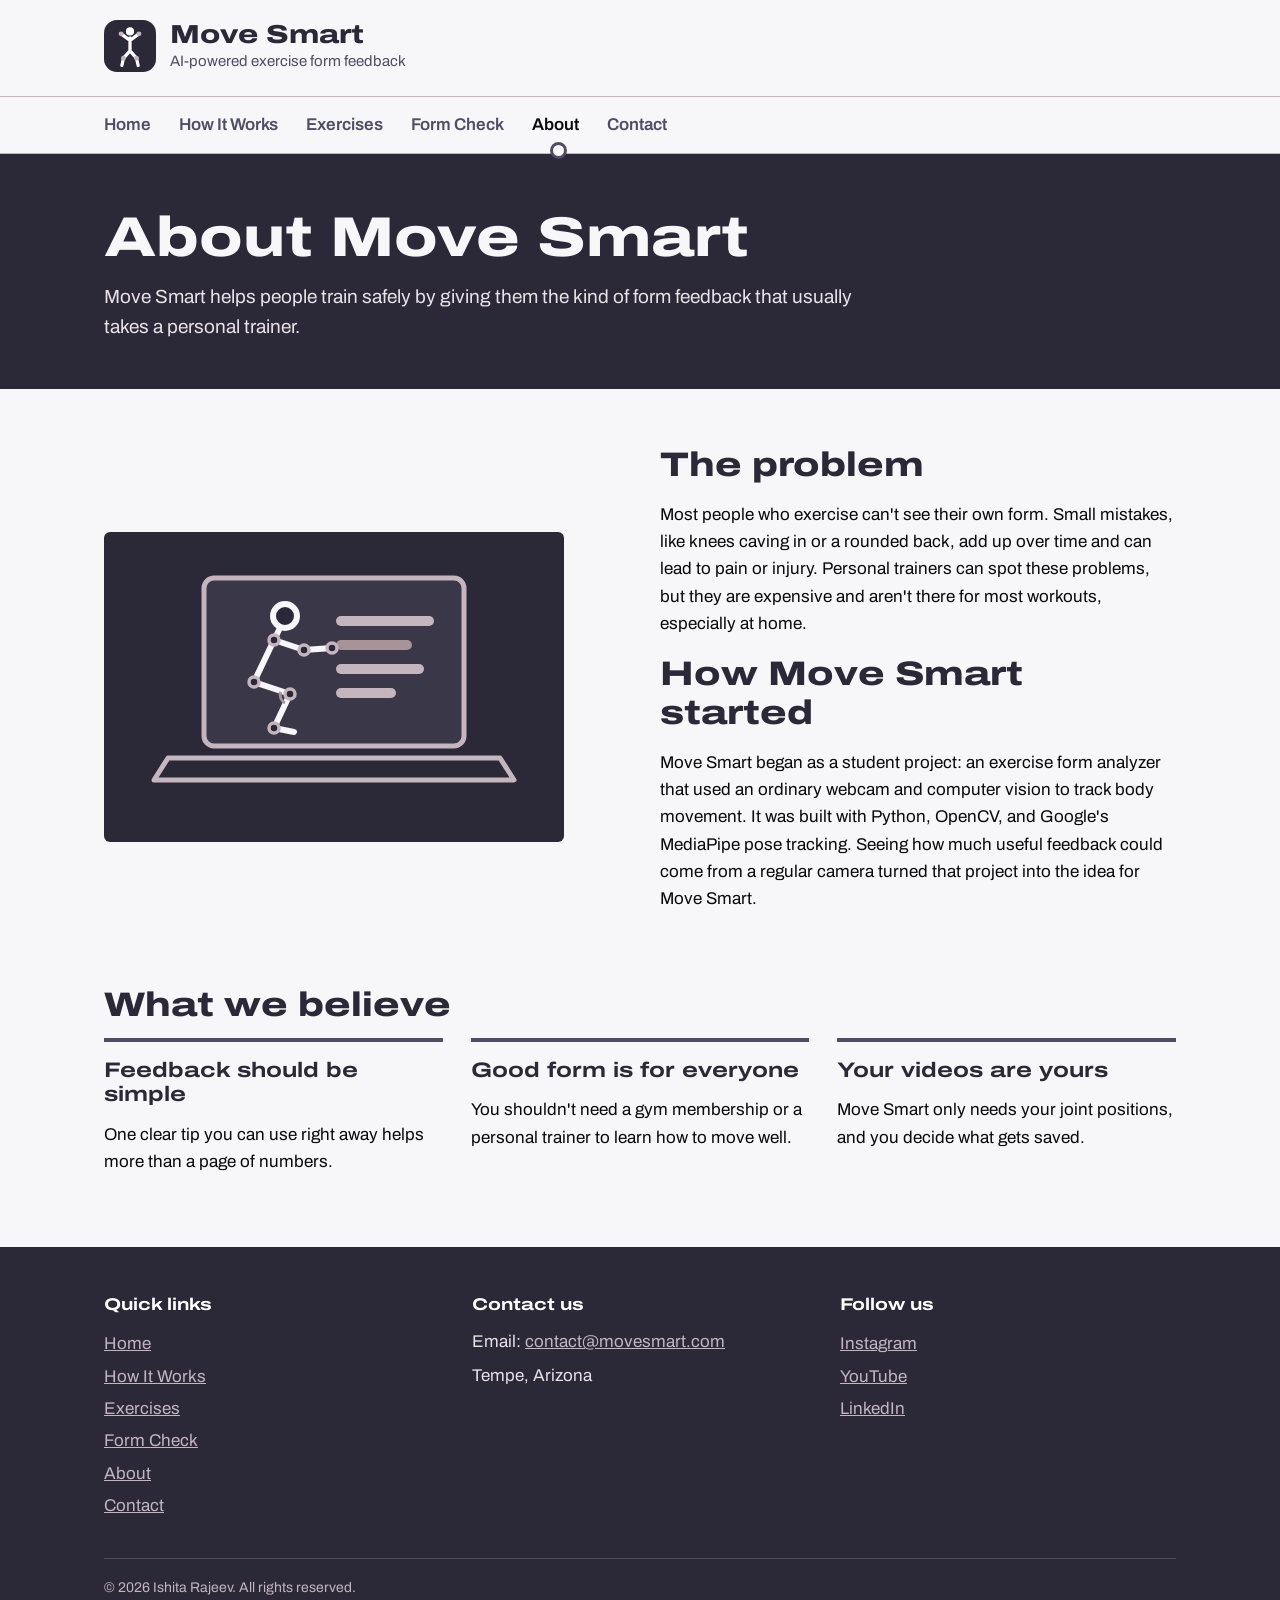
==== about.html @ e605dfc6 "Add files via upload" ====
<!DOCTYPE html>
<html lang="en">
<head>
  <meta charset="UTF-8">
  <meta name="viewport" content="width=device-width, initial-scale=1.0">
  <meta name="description" content="Learn why Move Smart exists, how it grew out of a student computer vision project, and what we believe about good form.">
  <meta name="keywords" content="about Move Smart, exercise form problem, computer vision, MediaPipe">
  <meta name="author" content="Ishita Rajeev">
  <title>About | Move Smart</title>
  <link rel="icon" href="images/logo.svg" type="image/svg+xml">
  <link rel="preconnect" href="https://fonts.googleapis.com">
  <link rel="preconnect" href="https://fonts.gstatic.com" crossorigin>
  <link href="https://fonts.googleapis.com/css2?family=Archivo:wdth,wght@62..125,100..900&display=swap" rel="stylesheet">
  <link rel="stylesheet" href="css/style.css">
</head>
<body>

  <header class="site-header">
    <div class="container">
      <a href="index.html" class="brand">
        <img src="images/logo.svg" alt="Move Smart logo" width="52" height="52">
        <span>
          <span class="brand-name">Move Smart</span>
          <span class="tagline">AI-powered exercise form feedback</span>
        </span>
      </a>
    </div>
  </header>

  <nav class="site-nav" aria-label="Main navigation">
    <div class="container">
      <ul>
        <li><a href="index.html">Home</a></li>
        <li><a href="how-it-works.html">How It Works</a></li>
        <li><a href="exercises.html">Exercises</a></li>
        <li><a href="form-check.html">Form Check</a></li>
        <li><a href="about.html" class="active" aria-current="page">About</a></li>
        <li><a href="contact.html">Contact</a></li>
      </ul>
    </div>
  </nav>

  <main>

    <section class="page-intro">
      <div class="container">
        <h1>About Move Smart</h1>
        <p>Move Smart helps people train safely by giving them the kind of form feedback that usually takes a personal trainer.</p>
      </div>
    </section>

    <section class="container page-section">
      <div class="split">
        <img src="images/about.svg" alt="Laptop screen showing a pose-tracking skeleton next to lines of analysis" width="460" height="310">
        <div>
          <h2>The problem</h2>
          <p>Most people who exercise can't see their own form. Small mistakes, like knees caving in or a rounded back, add up over time and can lead to pain or injury. Personal trainers can spot these problems, but they are expensive and aren't there for most workouts, especially at home.</p>
          <h2>How Move Smart started</h2>
          <p>Move Smart began as a student project: an exercise form analyzer that used an ordinary webcam and computer vision to track body movement. It was built with Python, OpenCV, and Google's MediaPipe pose tracking. Seeing how much useful feedback could come from a regular camera turned that project into the idea for Move Smart.</p>
        </div>
      </div>
    </section>

    <section class="container page-section">
      <h2>What we believe</h2>
      <ul class="values">
        <li>
          <h3>Feedback should be simple</h3>
          <p>One clear tip you can use right away helps more than a page of numbers.</p>
        </li>
        <li>
          <h3>Good form is for everyone</h3>
          <p>You shouldn't need a gym membership or a personal trainer to learn how to move well.</p>
        </li>
        <li>
          <h3>Your videos are yours</h3>
          <p>Move Smart only needs your joint positions, and you decide what gets saved.</p>
        </li>
      </ul>
    </section>

  </main>

  <footer class="site-footer">
    <div class="container footer-grid">
      <div>
        <h4>Quick links</h4>
        <ul class="footer-links">
          <li><a href="index.html">Home</a></li>
          <li><a href="how-it-works.html">How It Works</a></li>
          <li><a href="exercises.html">Exercises</a></li>
          <li><a href="form-check.html">Form Check</a></li>
          <li><a href="about.html">About</a></li>
          <li><a href="contact.html">Contact</a></li>
        </ul>
      </div>
      <div>
        <h4>Contact us</h4>
        <p>Email: <a href="mailto:contact@movesmart.com">contact@movesmart.com</a></p>
        <p>Tempe, Arizona</p>
      </div>
      <div>
        <h4>Follow us</h4>
        <ul class="footer-links">
          <li><a href="#">Instagram</a></li>
          <li><a href="#">YouTube</a></li>
          <li><a href="#">LinkedIn</a></li>
        </ul>
      </div>
    </div>
    <div class="container">
      <p class="copyright">&copy; 2026 Ishita Rajeev. All rights reserved.</p>
    </div>
  </footer>

</body>
</html>
---- css/style.css ----
/* ==========================================
   Move Smart - Main Stylesheet
   ========================================== */

/* Color palette (from Realtime Colors) */
:root {
  --text: #09090b;
  --background: #f7f6f8;
  --primary: #7c7994;
  --secondary: #c4b5be;
  --accent: #a89398;
  /* shades built from the palette */
  --primary-dark: #4f4c66;
  --plum: #2b2838;
  --mist: #e9e2e6;
  --white: #ffffff;
}

/* ---------- Base ---------- */
* {
  box-sizing: border-box;
}

body {
  margin: 0;
  font-family: "Archivo", Arial, sans-serif;
  font-size: 17px;
  line-height: 1.6;
  color: var(--text);
  background-color: var(--background);
}

h1, h2, h3, h4 {
  font-stretch: 125%;
  line-height: 1.15;
  margin: 0 0 14px;
}

img {
  max-width: 100%;
  height: auto;
  display: block;
}

a:focus-visible,
button:focus-visible,
summary:focus-visible {
  outline: 3px solid var(--accent);
  outline-offset: 3px;
}

.container {
  max-width: 1120px;
  margin: 0 auto;
  padding: 0 24px;
}

/* ---------- Header ---------- */
.site-header {
  padding: 20px 0 16px;
}

.brand {
  display: inline-flex;
  align-items: center;
  gap: 14px;
  text-decoration: none;
}

.brand-name {
  display: block;
  font-size: 26px;
  font-weight: 800;
  font-stretch: 125%;
  color: var(--plum);
  line-height: 1.1;
}

.tagline {
  display: block;
  font-size: 15px;
  color: var(--primary-dark);
}

/* ---------- Navigation ---------- */
.site-nav {
  border-top: 1px solid var(--secondary);
  border-bottom: 1px solid var(--secondary);
}

.site-nav ul {
  list-style: none;
  margin: 0;
  padding: 0;
  display: flex;
  flex-wrap: wrap;
  gap: 4px 28px;
}

.site-nav a {
  position: relative;
  display: block;
  padding: 14px 0;
  color: var(--primary-dark);
  font-weight: 600;
  text-decoration: none;
}

.site-nav a:hover {
  color: var(--text);
}

/* the current page gets a joint marker under it */
.site-nav a.active {
  color: var(--text);
}

.site-nav a.active::after {
  content: "";
  position: absolute;
  left: 50%;
  bottom: -6px;
  width: 11px;
  height: 11px;
  margin-left: -5.5px;
  border-radius: 50%;
  background-color: var(--background);
  border: 3px solid var(--primary-dark);
}

/* ---------- Hero ---------- */
.hero {
  background-color: var(--plum);
  color: var(--background);
}

.hero-grid {
  display: grid;
  grid-template-columns: 1.3fr 0.7fr;
  align-items: center;
  gap: 32px;
  padding-top: 56px;
  padding-bottom: 40px;
}

.hero h1 {
  font-size: clamp(34px, 5.2vw, 64px);
  font-weight: 800;
  line-height: 1.02;
  letter-spacing: -0.01em;
  margin-bottom: 24px;
}

.hero h1 span {
  display: block;
}

.hero-text p {
  max-width: 34em;
  font-size: 19px;
  color: var(--mist);
  margin: 0 0 30px;
}

.hero-media {
  justify-self: end;
  width: 100%;
  max-width: 380px;
}

/* the looping rep counter; a still image shows instead for people who turn off motion */
.hero-video {
  display: block;
  width: 100%;
  height: auto;
  border-radius: 18px;
}

.hero-img {
  display: none;
  width: 100%;
}

@media (prefers-reduced-motion: reduce) {
  .hero-video {
    display: none;
  }

  .hero-img {
    display: block;
  }
}

/* ---------- Buttons and links ---------- */
.btn {
  display: inline-block;
  padding: 13px 28px;
  border-radius: 40px;
  background-color: var(--secondary);
  color: var(--text);
  font-weight: 700;
  text-decoration: none;
}

.btn:hover {
  background-color: var(--white);
}

.tips .btn {
  background-color: var(--primary-dark);
  color: var(--white);
}

.tips .btn:hover {
  background-color: var(--plum);
}

.btn-small {
  padding: 10px 22px;
  font-size: 15px;
}

.text-link {
  color: var(--primary-dark);
  font-weight: 700;
  text-underline-offset: 4px;
}

/* ---------- Sections ---------- */
.how,
.featured {
  padding-top: 64px;
  padding-bottom: 8px;
}

h2 {
  font-size: 34px;
  font-weight: 800;
  color: var(--plum);
}

h3 {
  font-size: 21px;
  font-weight: 700;
  color: var(--plum);
}

.section-intro {
  margin: 0 0 32px;
  color: var(--primary-dark);
}

/* How it works: numbered joints joined by a line */
.steps {
  list-style: none;
  margin: 0;
  padding: 0;
  display: grid;
  grid-template-columns: repeat(3, 1fr);
  gap: 32px;
}

.step {
  position: relative;
}

.step:not(:last-child)::after {
  content: "";
  position: absolute;
  top: 21px;
  left: 46px;
  right: -32px;
  height: 4px;
  background-color: var(--secondary);
}

.step-num {
  display: flex;
  align-items: center;
  justify-content: center;
  width: 46px;
  height: 46px;
  border-radius: 50%;
  border: 4px solid var(--primary-dark);
  background-color: var(--background);
  font-weight: 800;
  font-stretch: 125%;
  color: var(--plum);
}

.step img {
  height: 130px;
  width: auto;
  margin: 22px 0 14px;
}

.step p {
  margin: 0;
  max-width: 32em;
}

/* Featured exercise */
.featured-grid {
  display: grid;
  grid-template-columns: 1.9fr 1fr;
  gap: 40px;
  align-items: start;
}

.feature {
  display: grid;
  grid-template-columns: 300px 1fr;
  gap: 28px;
}

.feature img {
  border-radius: 6px;
}

.feature p {
  margin: 0 0 14px;
}

/* tips styled like a Move Smart form report */
.tips {
  padding: 26px 26px 22px;
  background-color: var(--white);
  border: 1px solid var(--secondary);
  border-top: 8px solid var(--plum);
  border-radius: 4px 4px 14px 14px;
}

.tips ul,
.check-list {
  list-style: none;
  margin: 0 0 22px;
  padding: 0;
}

.tips li,
.check-list li {
  position: relative;
  padding: 9px 0 9px 34px;
  border-bottom: 1px dashed var(--secondary);
}

.tips li::before,
.check-list li::before {
  content: "\2713";
  position: absolute;
  left: 0;
  top: 10px;
  width: 22px;
  height: 22px;
  border-radius: 50%;
  background-color: var(--primary);
  color: var(--white);
  font-size: 13px;
  font-weight: 700;
  line-height: 22px;
  text-align: center;
}

.external {
  margin: 16px 0 0;
  font-size: 15px;
  color: var(--primary-dark);
}

.external a {
  color: var(--primary-dark);
}

/* ---------- Footer ---------- */
.site-footer {
  margin-top: 72px;
  padding: 48px 0 20px;
  background-color: var(--plum);
  color: var(--mist);
}

.footer-grid {
  display: grid;
  grid-template-columns: repeat(3, 1fr);
  gap: 32px;
}

.site-footer h4 {
  font-size: 17px;
  font-weight: 700;
  color: var(--white);
}

.site-footer p {
  margin: 0 0 6px;
}

.site-footer a {
  color: var(--secondary);
}

.site-footer a:hover {
  color: var(--white);
}

.footer-links {
  list-style: none;
  margin: 0;
  padding: 0;
  line-height: 1.9;
}

.site-footer .copyright {
  margin-top: 36px;
  padding-top: 18px;
  border-top: 1px solid var(--primary-dark);
  font-size: 14px;
  color: var(--secondary);
}

/* ---------- Small screens ---------- */
@media (max-width: 860px) {
  .hero-grid,
  .featured-grid,
  .feature,
  .footer-grid {
    grid-template-columns: 1fr;
  }

  .hero-media {
    justify-self: center;
    max-width: 300px;
  }

  .steps {
    grid-template-columns: 1fr;
    gap: 40px;
  }

  .step:not(:last-child)::after {
    display: none;
  }

  .site-nav ul {
    gap: 12px 22px;
  }

  .site-nav a {
    padding: 10px 0;
  }
}

/* ==========================================
   Content pages
   ========================================== */

/* Page title band */
.page-intro {
  background-color: var(--plum);
  color: var(--background);
  padding: 52px 0 46px;
}

.page-intro h1 {
  font-size: clamp(36px, 5vw, 56px);
  font-weight: 800;
  margin-bottom: 12px;
}

.page-intro p {
  max-width: 40em;
  margin: 0;
  font-size: 19px;
  color: var(--mist);
}

.page-section {
  padding-top: 56px;
}

.page-section > p {
  max-width: 46em;
}

/* How it works: vertical steps */
.timeline {
  list-style: none;
  margin: 0;
  padding: 0;
}

.timeline li {
  position: relative;
  display: grid;
  grid-template-columns: 46px 1fr;
  gap: 20px;
  padding-bottom: 30px;
}

.timeline li:not(:last-child)::before {
  content: "";
  position: absolute;
  left: 21px;
  top: 46px;
  bottom: 0;
  width: 4px;
  background-color: var(--secondary);
}

.timeline h3 {
  margin: 8px 0 6px;
}

.timeline p {
  margin: 0;
  max-width: 42em;
}

.split {
  display: grid;
  grid-template-columns: 1fr 1fr;
  gap: 40px;
  align-items: center;
}

.split img,
.guide img,
.contact-aside img {
  border-radius: 6px;
}

.note-card {
  padding: 26px 30px;
  background-color: var(--white);
  border-left: 6px solid var(--accent);
  border-radius: 0 14px 14px 0;
}

.note-card p {
  max-width: 44em;
}

/* Exercises: comparison table */
.table-wrap {
  overflow-x: auto;
}

table {
  width: 100%;
  min-width: 720px;
  border-collapse: collapse;
  background-color: var(--white);
}

caption {
  text-align: left;
  font-weight: 700;
  color: var(--plum);
  padding-bottom: 10px;
}

th,
td {
  padding: 12px 14px;
  text-align: left;
  vertical-align: top;
  border-bottom: 1px solid var(--secondary);
}

thead th {
  background-color: var(--plum);
  color: var(--white);
}

tbody th {
  color: var(--plum);
}

tbody tr:nth-child(even) {
  background-color: var(--background);
}

/* Exercises: guides */
.guide {
  display: grid;
  grid-template-columns: 340px 1fr;
  gap: 32px;
  padding: 30px 0;
  border-top: 1px solid var(--secondary);
  scroll-margin-top: 20px;
}

.guide h3 {
  font-size: 24px;
}

.guide h4 {
  margin: 16px 0 6px;
  font-size: 17px;
  color: var(--plum);
}

.guide ul {
  margin: 0 0 16px;
  padding-left: 20px;
}

.mistake {
  margin: 0;
  padding: 10px 14px;
  background-color: var(--white);
  border-left: 5px solid var(--accent);
  border-radius: 0 8px 8px 0;
}

/* Form check: video, measures, report */
.video-grid,
.report-grid {
  display: grid;
  grid-template-columns: 1.4fr 1fr;
  gap: 36px;
  align-items: center;
}

video {
  display: block;
  width: 100%;
  height: auto;
  border-radius: 8px;
  background-color: var(--plum);
}

.metrics {
  display: grid;
  grid-template-columns: repeat(2, 1fr);
  gap: 24px 40px;
  margin: 0;
}

.metrics dt {
  font-size: 19px;
  font-weight: 700;
  font-stretch: 125%;
  color: var(--plum);
}

.metrics dd {
  margin: 4px 0 0;
}

.tips li.warn::before,
.check-list li.warn::before {
  content: "!";
  background-color: var(--accent);
}

.btn-dark {
  border: 0;
  background-color: var(--primary-dark);
  color: var(--white);
  font: inherit;
  font-weight: 700;
  cursor: pointer;
}

.btn-dark:hover {
  background-color: var(--plum);
}

/* About: values */
.values {
  list-style: none;
  margin: 0;
  padding: 0;
  display: grid;
  grid-template-columns: repeat(3, 1fr);
  gap: 28px;
}

.values li {
  padding-top: 16px;
  border-top: 4px solid var(--primary-dark);
}

.values p {
  margin: 0;
}

/* Contact: form */
.contact-grid {
  display: grid;
  grid-template-columns: 1.6fr 1fr;
  gap: 40px;
  align-items: start;
}

.contact-form {
  padding: 28px 30px;
  background-color: var(--white);
  border: 1px solid var(--secondary);
  border-radius: 14px;
}

.form-note {
  margin-top: 0;
  font-size: 15px;
  color: var(--primary-dark);
}

.field-row {
  display: grid;
  grid-template-columns: 1fr 1fr;
  gap: 18px;
}

.field {
  margin: 0 0 18px;
}

fieldset {
  border: 0;
  padding: 0;
}

.contact-form label,
.contact-form legend {
  display: block;
  margin-bottom: 6px;
  font-weight: 700;
  color: var(--plum);
}

.contact-form input,
.contact-form select,
.contact-form textarea {
  width: 100%;
  padding: 10px 12px;
  font: inherit;
  color: var(--text);
  background-color: var(--white);
  border: 1.5px solid var(--primary);
  border-radius: 8px;
}

.contact-form input:focus,
.contact-form select:focus,
.contact-form textarea:focus {
  outline: 3px solid var(--accent);
  outline-offset: 1px;
  border-color: var(--primary-dark);
}

.radio-row {
  display: flex;
  flex-wrap: wrap;
  gap: 10px 24px;
}

.contact-form .radio-row label {
  display: inline-flex;
  align-items: center;
  gap: 8px;
  margin: 0;
  font-weight: 400;
  color: var(--text);
}

.contact-form .radio-row input {
  width: auto;
  accent-color: var(--primary-dark);
}

.contact-aside img {
  margin-bottom: 18px;
}

.contact-aside p {
  margin: 0 0 6px;
}

/* Contact: FAQ */
.faq details {
  max-width: 46em;
  margin-bottom: 12px;
  padding: 14px 18px;
  background-color: var(--white);
  border: 1px solid var(--secondary);
  border-radius: 10px;
}

.faq summary {
  font-weight: 700;
  color: var(--plum);
  cursor: pointer;
}

.faq details p {
  margin: 10px 0 0;
}

/* Form check: live camera check */
.live-grid {
  display: grid;
  grid-template-columns: 1.5fr 1fr;
  gap: 28px;
  align-items: start;
}

.live-stage {
  position: relative;
  display: flex;
  align-items: center;
  justify-content: center;
  aspect-ratio: 4 / 3;
  overflow: hidden;
  background-color: var(--plum);
  border-radius: 14px;
}

.live-stage video,
.live-stage canvas {
  position: absolute;
  inset: 0;
  width: 100%;
  height: 100%;
  object-fit: contain;
}

/* the camera shows you like a mirror */
.mirrored {
  transform: scaleX(-1);
}

.live-placeholder {
  position: relative;
  max-width: 24em;
  padding: 24px;
  text-align: center;
  color: var(--mist);
}

.live-placeholder[hidden] {
  display: none;
}

.live-panel {
  padding: 22px 24px;
  background-color: var(--white);
  border: 1px solid var(--secondary);
  border-radius: 14px;
}

.live-panel label {
  display: block;
  margin-bottom: 6px;
  font-weight: 700;
  color: var(--plum);
}

.live-panel select {
  width: 100%;
  margin-bottom: 14px;
  padding: 10px 12px;
  font: inherit;
  border: 1.5px solid var(--primary);
  border-radius: 8px;
  background-color: var(--white);
}

.live-buttons {
  display: flex;
  flex-wrap: wrap;
  gap: 10px;
}

.btn-outline {
  padding: 11px 22px;
  border: 2px solid var(--primary-dark);
  background-color: transparent;
  color: var(--primary-dark);
  font: inherit;
  font-weight: 700;
  cursor: pointer;
}

.btn-outline:hover {
  background-color: var(--mist);
}

.live-buttons button:disabled {
  opacity: 0.45;
  cursor: not-allowed;
}

.live-stats {
  display: grid;
  grid-template-columns: 1fr 1fr;
  gap: 12px;
  margin: 22px 0 12px;
}

.stat-label {
  display: block;
  font-size: 14px;
  color: var(--primary-dark);
}

.stat-value {
  display: block;
  font-size: 44px;
  font-weight: 800;
  font-stretch: 125%;
  line-height: 1.1;
  color: var(--plum);
}

.live-cue {
  min-height: 3em;
  margin: 0 0 18px;
  padding: 10px 14px;
  font-weight: 600;
  color: var(--plum);
  background-color: var(--background);
  border-left: 5px solid var(--primary);
  border-radius: 0 10px 10px 0;
}

.live-cue.warn {
  border-left-color: var(--accent);
}

.live-panel h3 {
  font-size: 18px;
  margin-bottom: 4px;
}

.rep-log {
  max-height: 210px;
  overflow-y: auto;
}

.live-status {
  margin: 10px 0 0;
  font-size: 15px;
  color: var(--primary-dark);
}

.live-status.error {
  color: #7a2433;
  font-weight: 600;
}

.live-tip {
  margin-top: 14px;
  font-size: 15px;
  color: var(--primary-dark);
}

.visually-hidden {
  position: absolute;
  width: 1px;
  height: 1px;
  overflow: hidden;
  clip: rect(0 0 0 0);
  white-space: nowrap;
}

/* Content pages on small screens */
@media (max-width: 860px) {
  .split,
  .live-grid,
  .video-grid,
  .report-grid,
  .contact-grid,
  .guide,
  .field-row,
  .metrics,
  .values {
    grid-template-columns: 1fr;
  }

  .guide img {
    width: 100%;
    max-width: 420px;
  }

  h2 {
    font-size: 27px;
  }
}
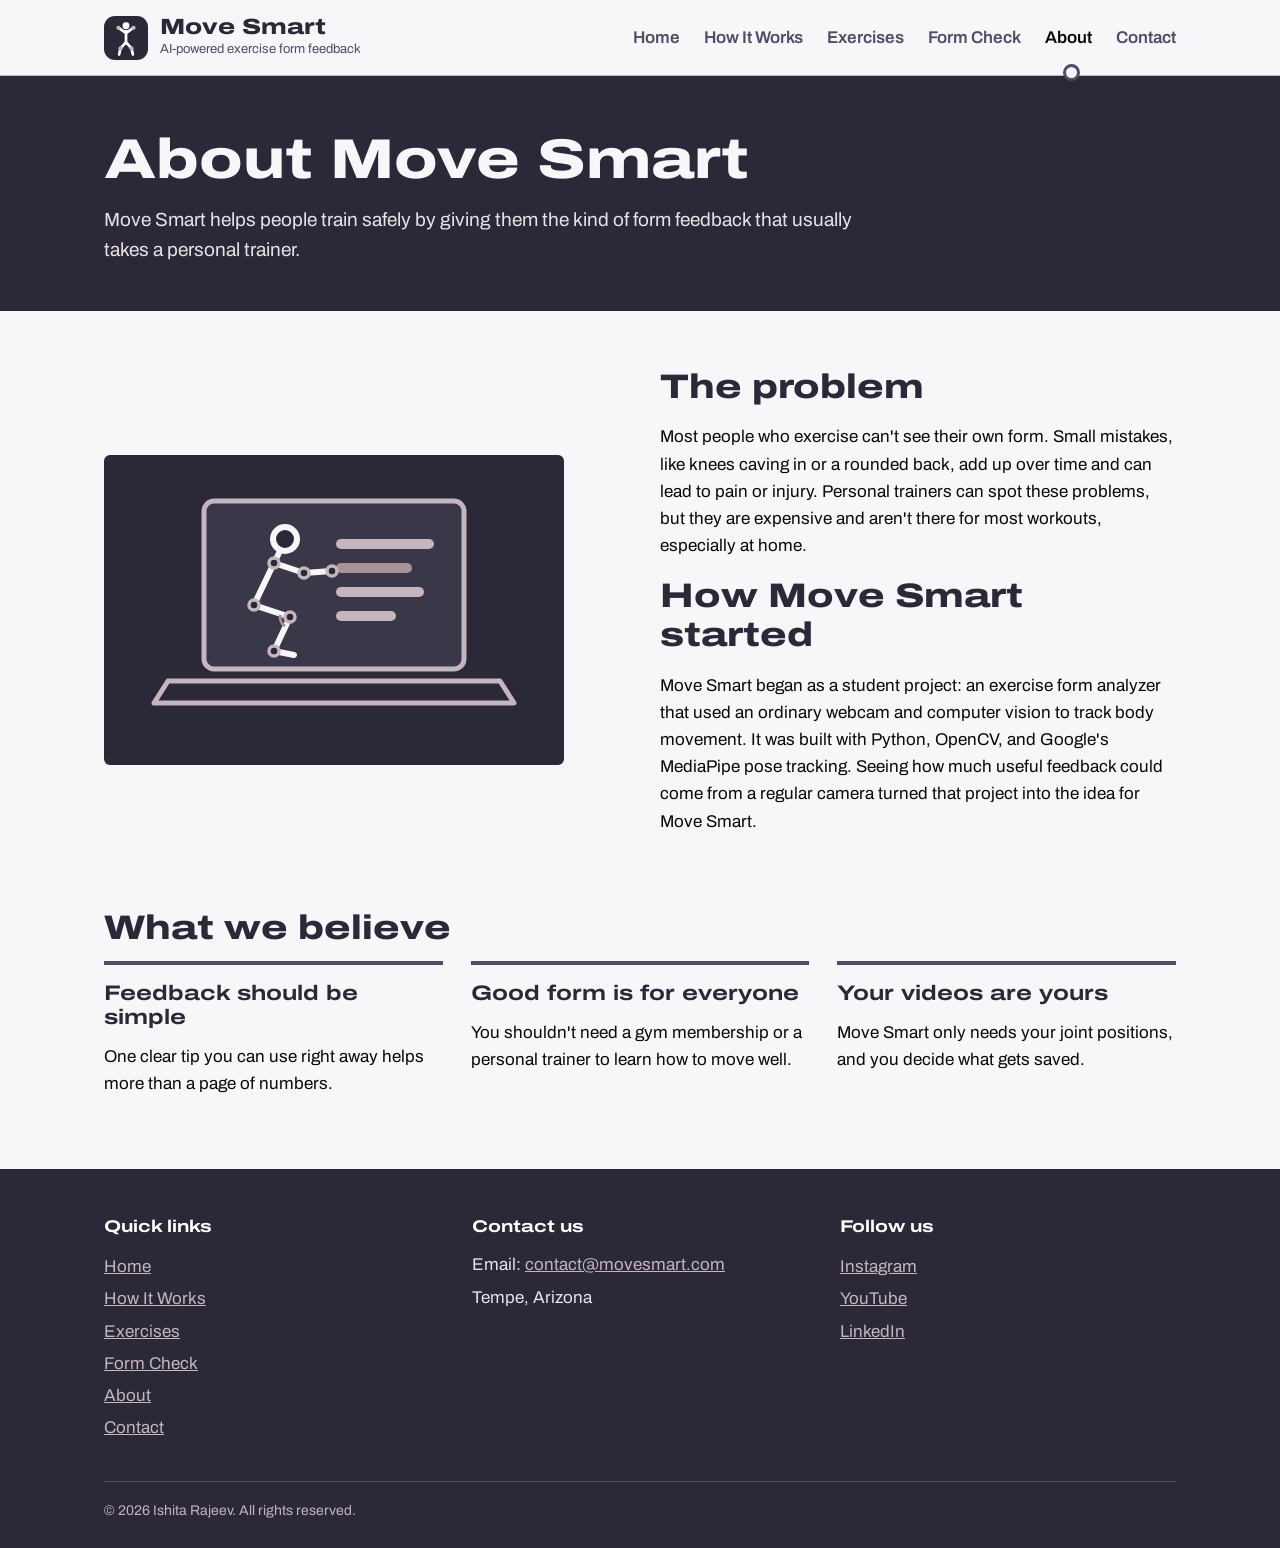
==== commit 923b6f7c: "Add files via upload" ====
--- a/about.html
+++ b/about.html
@@ -12,35 +12,40 @@
   <link rel="preconnect" href="https://fonts.gstatic.com" crossorigin>
   <link href="https://fonts.googleapis.com/css2?family=Archivo:wdth,wght@62..125,100..900&display=swap" rel="stylesheet">
   <link rel="stylesheet" href="css/style.css">
+  <script>document.documentElement.className += " js";</script>
+  <script src="js/site.js" defer></script>
 </head>
 <body>
 
+  <a class="skip-link" href="#main">Skip to main content</a>
+
   <header class="site-header">
-    <div class="container">
+    <div class="container header-bar">
       <a href="index.html" class="brand">
-        <img src="images/logo.svg" alt="Move Smart logo" width="52" height="52">
+        <img src="images/logo.svg" alt="" width="44" height="44">
         <span>
           <span class="brand-name">Move Smart</span>
           <span class="tagline">AI-powered exercise form feedback</span>
         </span>
       </a>
+      <button type="button" class="menu-toggle" aria-expanded="false" aria-controls="site-nav">
+        <span class="menu-icon" aria-hidden="true"></span>
+        Menu
+      </button>
+      <nav class="site-nav" id="site-nav" aria-label="Main navigation">
+        <ul>
+            <li><a href="index.html">Home</a></li>
+            <li><a href="how-it-works.html">How It Works</a></li>
+            <li><a href="exercises.html">Exercises</a></li>
+            <li><a href="form-check.html">Form Check</a></li>
+            <li><a href="about.html" class="active" aria-current="page">About</a></li>
+            <li><a href="contact.html">Contact</a></li>
+        </ul>
+      </nav>
     </div>
   </header>
 
-  <nav class="site-nav" aria-label="Main navigation">
-    <div class="container">
-      <ul>
-        <li><a href="index.html">Home</a></li>
-        <li><a href="how-it-works.html">How It Works</a></li>
-        <li><a href="exercises.html">Exercises</a></li>
-        <li><a href="form-check.html">Form Check</a></li>
-        <li><a href="about.html" class="active" aria-current="page">About</a></li>
-        <li><a href="contact.html">Contact</a></li>
-      </ul>
-    </div>
-  </nav>
-
-  <main>
+  <main id="main">
 
     <section class="page-intro">
       <div class="container">
--- a/css/style.css
+++ b/css/style.css
@@ -36,6 +36,10 @@
   margin: 0 0 14px;
 }
 
+[hidden] {
+  display: none !important;
+}
+
 img {
   max-width: 100%;
   height: auto;
@@ -55,21 +59,52 @@
   padding: 0 24px;
 }
 
-/* ---------- Header ---------- */
+/* ---------- Header (stays at the top while you scroll) ---------- */
+.skip-link {
+  position: absolute;
+  left: 16px;
+  top: -60px;
+  z-index: 100;
+  padding: 10px 16px;
+  background-color: var(--plum);
+  color: var(--white);
+  font-weight: 700;
+  border-radius: 0 0 10px 10px;
+}
+
+.skip-link:focus {
+  top: 0;
+}
+
 .site-header {
-  padding: 20px 0 16px;
+  position: sticky;
+  top: 0;
+  z-index: 50;
+  background-color: rgba(247, 246, 248, 0.94);
+  backdrop-filter: blur(8px);
+  border-bottom: 1px solid var(--secondary);
+}
+
+.header-bar {
+  display: flex;
+  align-items: center;
+  justify-content: space-between;
+  flex-wrap: wrap;
+  gap: 0 24px;
+  min-height: 72px;
 }
 
 .brand {
   display: inline-flex;
   align-items: center;
-  gap: 14px;
+  gap: 12px;
+  padding: 12px 0;
   text-decoration: none;
 }
 
 .brand-name {
   display: block;
-  font-size: 26px;
+  font-size: 22px;
   font-weight: 800;
   font-stretch: 125%;
   color: var(--plum);
@@ -78,29 +113,24 @@
 
 .tagline {
   display: block;
-  font-size: 15px;
+  font-size: 13px;
   color: var(--primary-dark);
 }
 
 /* ---------- Navigation ---------- */
-.site-nav {
-  border-top: 1px solid var(--secondary);
-  border-bottom: 1px solid var(--secondary);
-}
-
 .site-nav ul {
   list-style: none;
   margin: 0;
   padding: 0;
   display: flex;
   flex-wrap: wrap;
-  gap: 4px 28px;
+  gap: 0 24px;
 }
 
 .site-nav a {
   position: relative;
   display: block;
-  padding: 14px 0;
+  padding: 24px 0;
   color: var(--primary-dark);
   font-weight: 600;
   text-decoration: none;
@@ -128,6 +158,55 @@
   border: 3px solid var(--primary-dark);
 }
 
+/* the menu button only appears on small screens */
+.menu-toggle {
+  display: none;
+  align-items: center;
+  gap: 10px;
+  padding: 10px 16px;
+  font: inherit;
+  font-weight: 700;
+  color: var(--plum);
+  background-color: transparent;
+  border: 2px solid var(--secondary);
+  border-radius: 30px;
+  cursor: pointer;
+}
+
+.menu-icon,
+.menu-icon::before,
+.menu-icon::after {
+  display: block;
+  width: 18px;
+  height: 2px;
+  background-color: var(--plum);
+  border-radius: 2px;
+}
+
+.menu-icon {
+  position: relative;
+}
+
+.menu-icon::before,
+.menu-icon::after {
+  content: "";
+  position: absolute;
+  left: 0;
+}
+
+.menu-icon::before {
+  top: -6px;
+}
+
+.menu-icon::after {
+  top: 6px;
+}
+
+/* sections that menus link to stop below the sticky header */
+[id] {
+  scroll-margin-top: 96px;
+}
+
 /* ---------- Hero ---------- */
 .hero {
   background-color: var(--plum);
@@ -228,7 +307,9 @@
 
 /* ---------- Sections ---------- */
 .how,
-.featured {
+.practice,
+.featured,
+.specs {
   padding-top: 64px;
   padding-bottom: 8px;
 }
@@ -441,13 +522,6 @@
     display: none;
   }
 
-  .site-nav ul {
-    gap: 12px 22px;
-  }
-
-  .site-nav a {
-    padding: 10px 0;
-  }
 }
 
 /* ==========================================
@@ -799,18 +873,80 @@
 }
 
 /* Form check: live camera check */
+.exercise-picker {
+  margin: 0 0 18px;
+  padding: 0;
+  border: 0;
+}
+
+.exercise-picker legend {
+  margin-bottom: 10px;
+  font-weight: 700;
+  color: var(--plum);
+}
+
+.picker-options {
+  display: flex;
+  flex-wrap: wrap;
+  gap: 10px;
+}
+
+.pick {
+  position: relative;
+  cursor: pointer;
+}
+
+.pick input {
+  position: absolute;
+  opacity: 0;
+  width: 1px;
+  height: 1px;
+}
+
+.pick span {
+  display: inline-block;
+  padding: 10px 18px;
+  font-weight: 600;
+  color: var(--primary-dark);
+  background-color: var(--white);
+  border: 2px solid var(--secondary);
+  border-radius: 30px;
+}
+
+.pick small {
+  margin-left: 4px;
+  font-size: 13px;
+}
+
+.pick span:hover {
+  border-color: var(--primary-dark);
+}
+
+.pick input:checked + span {
+  color: var(--white);
+  background-color: var(--plum);
+  border-color: var(--plum);
+}
+
+.pick input:focus-visible + span {
+  outline: 3px solid var(--accent);
+  outline-offset: 2px;
+}
+
+.exercise-picker:disabled .pick {
+  cursor: not-allowed;
+  opacity: 0.55;
+}
+
 .live-grid {
   display: grid;
-  grid-template-columns: 1.5fr 1fr;
+  grid-template-columns: 1.6fr 1fr;
   gap: 28px;
   align-items: start;
 }
 
 .live-stage {
   position: relative;
-  display: flex;
-  align-items: center;
-  justify-content: center;
   aspect-ratio: 4 / 3;
   overflow: hidden;
   background-color: var(--plum);
@@ -831,16 +967,153 @@
   transform: scaleX(-1);
 }
 
-.live-placeholder {
-  position: relative;
-  max-width: 24em;
+.stage-idle,
+.stage-loading,
+.countdown {
+  position: absolute;
+  inset: 0;
+  display: flex;
+  flex-direction: column;
+  align-items: center;
+  justify-content: center;
+  text-align: center;
+}
+
+.stage-idle {
+  gap: 16px;
   padding: 24px;
+  color: var(--mist);
+}
+
+.stage-idle img {
+  width: min(70%, 360px);
+  border-radius: 10px;
+}
+
+.stage-idle p {
+  max-width: 26em;
+  margin: 0;
+}
+
+.stage-idle strong {
+  color: var(--white);
+}
+
+/* big numbers and tips on top of the video, readable from across the room */
+.hud {
+  position: absolute;
+  inset: 0;
+  pointer-events: none;
+}
+
+.hud-stat {
+  position: absolute;
+  top: 14px;
+  left: 14px;
+  padding: 8px 16px 12px;
+  color: var(--white);
+  background-color: rgba(43, 40, 56, 0.8);
+  border-radius: 12px;
+}
+
+.hud-angle {
+  left: auto;
+  right: 14px;
+  text-align: right;
+}
+
+.hud-label {
+  display: block;
+  font-size: 14px;
+  color: var(--secondary);
+}
+
+.hud-value {
+  display: block;
+  font-size: clamp(40px, 6vw, 76px);
+  font-weight: 800;
+  font-stretch: 125%;
+  line-height: 1;
+}
+
+.hud-angle .hud-value {
+  font-size: clamp(26px, 3.4vw, 44px);
+}
+
+.hud-value.bump {
+  animation: bump 0.35s ease-out;
+  transform-origin: left center;
+}
+
+@keyframes bump {
+  40% {
+    transform: scale(1.2);
+  }
+}
+
+.hud-cue {
+  position: absolute;
+  left: 14px;
+  right: 14px;
+  bottom: 14px;
+  margin: 0;
+  padding: 12px 18px;
+  font-size: clamp(17px, 2.2vw, 26px);
+  font-weight: 700;
   text-align: center;
+  color: var(--white);
+  background-color: rgba(43, 40, 56, 0.85);
+  border-left: 6px solid var(--primary);
+  border-radius: 12px;
+}
+
+.hud-cue.warn {
+  color: var(--plum);
+  background-color: rgba(255, 255, 255, 0.95);
+  border-left-color: var(--accent);
+}
+
+.countdown {
+  font-size: clamp(90px, 18vw, 200px);
+  font-weight: 800;
+  font-stretch: 125%;
+  color: var(--white);
+  background-color: rgba(43, 40, 56, 0.45);
+  text-shadow: 0 4px 24px rgba(0, 0, 0, 0.35);
+}
+
+.stage-loading {
+  gap: 14px;
   color: var(--mist);
 }
 
-.live-placeholder[hidden] {
-  display: none;
+.spinner {
+  width: 44px;
+  height: 44px;
+  border: 4px solid rgba(196, 181, 190, 0.35);
+  border-top-color: var(--secondary);
+  border-radius: 50%;
+  animation: spin 0.9s linear infinite;
+}
+
+@keyframes spin {
+  to {
+    transform: rotate(360deg);
+  }
+}
+
+/* full screen: the video fills the screen and the numbers grow */
+.live-stage:fullscreen {
+  aspect-ratio: auto;
+  border-radius: 0;
+}
+
+.live-stage:fullscreen .hud-value {
+  font-size: 12vh;
+}
+
+.live-stage:fullscreen .hud-cue {
+  font-size: 4vh;
 }
 
 .live-panel {
@@ -850,27 +1123,14 @@
   border-radius: 14px;
 }
 
-.live-panel label {
-  display: block;
-  margin-bottom: 6px;
-  font-weight: 700;
-  color: var(--plum);
-}
-
-.live-panel select {
-  width: 100%;
-  margin-bottom: 14px;
-  padding: 10px 12px;
-  font: inherit;
-  border: 1.5px solid var(--primary);
-  border-radius: 8px;
-  background-color: var(--white);
-}
-
 .live-buttons {
   display: flex;
   flex-wrap: wrap;
   gap: 10px;
+}
+
+.live-buttons .btn-dark {
+  flex: 1 1 auto;
 }
 
 .btn-outline {
@@ -887,56 +1147,50 @@
   background-color: var(--mist);
 }
 
+.btn.is-stop::before {
+  content: "";
+  display: inline-block;
+  width: 11px;
+  height: 11px;
+  margin-right: 10px;
+  background-color: currentColor;
+  border-radius: 2px;
+}
+
 .live-buttons button:disabled {
   opacity: 0.45;
   cursor: not-allowed;
 }
 
-.live-stats {
-  display: grid;
-  grid-template-columns: 1fr 1fr;
-  gap: 12px;
-  margin: 22px 0 12px;
-}
-
-.stat-label {
-  display: block;
-  font-size: 14px;
+.live-toggles {
+  display: flex;
+  flex-wrap: wrap;
+  gap: 8px;
+  margin: 14px 0 0;
+}
+
+.toggle {
+  padding: 8px 14px;
+  font: inherit;
+  font-size: 15px;
+  font-weight: 600;
   color: var(--primary-dark);
-}
-
-.stat-value {
-  display: block;
-  font-size: 44px;
-  font-weight: 800;
-  font-stretch: 125%;
-  line-height: 1.1;
-  color: var(--plum);
-}
-
-.live-cue {
-  min-height: 3em;
-  margin: 0 0 18px;
-  padding: 10px 14px;
-  font-weight: 600;
-  color: var(--plum);
   background-color: var(--background);
-  border-left: 5px solid var(--primary);
-  border-radius: 0 10px 10px 0;
-}
-
-.live-cue.warn {
-  border-left-color: var(--accent);
-}
-
-.live-panel h3 {
-  font-size: 18px;
-  margin-bottom: 4px;
-}
-
-.rep-log {
-  max-height: 210px;
-  overflow-y: auto;
+  border: 1px solid var(--secondary);
+  border-radius: 20px;
+  cursor: pointer;
+}
+
+.toggle[aria-pressed="true"] {
+  color: var(--plum);
+  background-color: var(--mist);
+  border-color: var(--primary);
+}
+
+.live-tip {
+  margin: 14px 0 0;
+  font-size: 15px;
+  color: var(--primary-dark);
 }
 
 .live-status {
@@ -950,10 +1204,57 @@
   font-weight: 600;
 }
 
-.live-tip {
-  margin-top: 14px;
+.set-summary {
+  margin: 16px 0 4px;
+  padding: 18px 20px;
+  color: var(--mist);
+  background-color: var(--plum);
+  border-radius: 12px;
+}
+
+.live-panel .set-summary h3 {
+  margin: 0 0 4px;
+  font-size: 18px;
+  color: var(--white);
+}
+
+.set-summary p {
+  margin: 4px 0 0;
+}
+
+.set-summary .summary-big {
+  margin: 0;
+  font-size: 40px;
+  font-weight: 800;
+  font-stretch: 125%;
+  line-height: 1.1;
+  color: var(--white);
+}
+
+.set-summary .summary-tip {
+  margin-top: 12px;
+  padding-top: 10px;
+  border-top: 1px solid var(--primary-dark);
+}
+
+.set-summary strong {
+  color: var(--white);
+}
+
+.live-panel h3 {
+  margin: 20px 0 4px;
+  font-size: 18px;
+}
+
+.log-empty {
+  margin: 0;
   font-size: 15px;
   color: var(--primary-dark);
+}
+
+.rep-log {
+  max-height: 220px;
+  overflow-y: auto;
 }
 
 .visually-hidden {
@@ -988,3 +1289,358 @@
     font-size: 27px;
   }
 }
+
+/* ---------- Phone menu ---------- */
+@media (max-width: 860px) {
+  .tagline {
+    display: none;
+  }
+
+  .js .menu-toggle {
+    display: inline-flex;
+  }
+
+  .js .site-nav {
+    display: none;
+    width: 100%;
+    padding-bottom: 12px;
+  }
+
+  .js .site-header.menu-open .site-nav {
+    display: block;
+  }
+
+  .site-nav ul {
+    flex-direction: column;
+  }
+
+  .site-nav a {
+    padding: 12px 0;
+    border-top: 1px solid var(--mist);
+  }
+
+  /* on phones the current page is marked at the start of the line */
+  .site-nav a.active {
+    padding-left: 22px;
+  }
+
+  .site-nav a.active::after {
+    left: 0;
+    top: 50%;
+    bottom: auto;
+    margin-left: 0;
+    margin-top: -5.5px;
+  }
+
+  .site-header.menu-open .menu-icon {
+    background-color: transparent;
+  }
+
+  .site-header.menu-open .menu-icon::before {
+    top: 0;
+    transform: rotate(45deg);
+  }
+
+  .site-header.menu-open .menu-icon::after {
+    top: 0;
+    transform: rotate(-45deg);
+  }
+}
+
+/* ---------- Shortcuts to the live check ---------- */
+.hero .hero-try {
+  margin: 28px 0 0;
+  font-size: 15px;
+  color: var(--mist);
+}
+
+.pill-list,
+.jump-nav ul {
+  list-style: none;
+  margin: 8px 0 0;
+  padding: 0;
+  display: flex;
+  flex-wrap: wrap;
+  gap: 8px;
+}
+
+.pill-list a {
+  display: inline-block;
+  padding: 6px 14px;
+  font-size: 15px;
+  font-weight: 600;
+  color: var(--white);
+  text-decoration: none;
+  border: 1px solid rgba(196, 181, 190, 0.55);
+  border-radius: 20px;
+}
+
+.pill-list a:hover {
+  background-color: rgba(196, 181, 190, 0.15);
+  border-color: var(--secondary);
+}
+
+.jump-nav {
+  margin-bottom: 8px;
+}
+
+.jump-nav a {
+  display: inline-block;
+  padding: 7px 14px;
+  font-size: 15px;
+  font-weight: 600;
+  color: var(--plum);
+  text-decoration: none;
+  background-color: var(--white);
+  border: 1px solid var(--secondary);
+  border-radius: 20px;
+}
+
+.jump-nav a:hover {
+  border-color: var(--primary-dark);
+}
+
+.try-live {
+  margin-top: 16px;
+}
+
+tbody th a {
+  color: var(--plum);
+}
+
+/* ---------- Contact form messages ---------- */
+.field-error {
+  margin: 6px 0 0;
+  font-size: 15px;
+  font-weight: 600;
+  color: #7a2433;
+}
+
+.contact-form [aria-invalid="true"] {
+  border-color: #7a2433;
+}
+
+.form-success {
+  padding: 28px 30px;
+  background-color: var(--white);
+  border: 1px solid var(--secondary);
+  border-left: 6px solid var(--primary);
+  border-radius: 14px;
+}
+
+/* ---------- Less motion for people who ask for it ---------- */
+@media (prefers-reduced-motion: reduce) {
+  .hud-value.bump {
+    animation: none;
+  }
+
+  .spinner {
+    animation-duration: 2.4s;
+  }
+}
+
+/* ---------- Home: practice without a camera ---------- */
+.practice-grid {
+  display: grid;
+  grid-template-columns: 1fr 1fr;
+  gap: 28px;
+  align-items: center;
+}
+
+.practice-stage {
+  display: flex;
+  justify-content: center;
+  padding: 12px;
+  background-color: var(--plum);
+  border-radius: 14px;
+}
+
+.practice-stage svg {
+  width: 100%;
+  max-width: 380px;
+  height: auto;
+}
+
+.practice-panel {
+  padding: 22px 24px;
+  background-color: var(--white);
+  border: 1px solid var(--secondary);
+  border-radius: 14px;
+}
+
+.practice-panel > label,
+.practice-mistakes legend {
+  display: block;
+  margin-bottom: 8px;
+  font-weight: 700;
+  color: var(--plum);
+}
+
+.practice-panel input[type="range"] {
+  width: 100%;
+  height: 28px;
+  accent-color: var(--primary-dark);
+  cursor: pointer;
+}
+
+.practice-scale {
+  display: flex;
+  justify-content: space-between;
+  margin: 0 0 14px;
+  font-size: 14px;
+  color: var(--primary-dark);
+}
+
+.practice-mistakes {
+  margin: 0;
+  padding: 0;
+  border: 0;
+}
+
+.practice-mistakes label {
+  display: inline-flex;
+  align-items: center;
+  gap: 8px;
+  margin: 0 18px 6px 0;
+  cursor: pointer;
+}
+
+.practice-mistakes input {
+  width: 18px;
+  height: 18px;
+  accent-color: var(--primary-dark);
+}
+
+.practice-stats {
+  display: grid;
+  grid-template-columns: 1fr 1fr;
+  gap: 12px;
+  margin: 14px 0 10px;
+}
+
+.stat-label {
+  display: block;
+  font-size: 14px;
+  color: var(--primary-dark);
+}
+
+.stat-value {
+  display: block;
+  font-size: 44px;
+  font-weight: 800;
+  font-stretch: 125%;
+  line-height: 1.1;
+  color: var(--plum);
+}
+
+.stat-value.bump {
+  animation: bump 0.35s ease-out;
+  transform-origin: left center;
+}
+
+.practice-cue {
+  min-height: 3em;
+  margin: 0 0 12px;
+  padding: 10px 14px;
+  font-weight: 600;
+  color: var(--plum);
+  background-color: var(--background);
+  border-left: 5px solid var(--primary);
+  border-radius: 0 10px 10px 0;
+}
+
+.practice-cue.warn {
+  border-left-color: var(--accent);
+}
+
+#practice-log {
+  max-height: 150px;
+}
+
+/* ---------- Home: under the hood ---------- */
+.spec-list {
+  margin: 0;
+}
+
+.spec-list div {
+  display: grid;
+  grid-template-columns: 220px 1fr;
+  gap: 24px;
+  padding: 16px 0;
+  border-bottom: 1px solid var(--secondary);
+}
+
+.spec-list dt {
+  font-weight: 700;
+  font-stretch: 125%;
+  color: var(--plum);
+}
+
+.spec-list dd {
+  margin: 0;
+}
+
+/* ---------- Home: closing call to action ---------- */
+.closing {
+  margin-top: 72px;
+  padding: 64px 0;
+  color: var(--mist);
+  background-color: var(--primary-dark);
+}
+
+.closing h2 {
+  max-width: 16em;
+  padding-bottom: 0;
+  font-size: clamp(28px, 4vw, 44px);
+  color: var(--white);
+  border-bottom: 0;
+}
+
+.closing p {
+  max-width: 36em;
+  margin: 0 0 26px;
+  font-size: 19px;
+}
+
+.closing-buttons {
+  display: flex;
+  flex-wrap: wrap;
+  gap: 12px;
+}
+
+.btn-ghost {
+  padding: 11px 26px;
+  color: var(--white);
+  background-color: transparent;
+  border: 2px solid var(--secondary);
+}
+
+.btn-ghost:hover {
+  background-color: rgba(196, 181, 190, 0.15);
+}
+
+/* the closing band sits right on top of the footer */
+main:has(> .closing:last-child) + .site-footer {
+  margin-top: 0;
+}
+
+@media (max-width: 860px) {
+  .practice-grid {
+    grid-template-columns: 1fr;
+  }
+
+  .practice-stage svg {
+    max-width: 230px;
+  }
+
+  .spec-list div {
+    grid-template-columns: 1fr;
+    gap: 4px;
+  }
+}
+
+@media (prefers-reduced-motion: reduce) {
+  .stat-value.bump {
+    animation: none;
+  }
+}
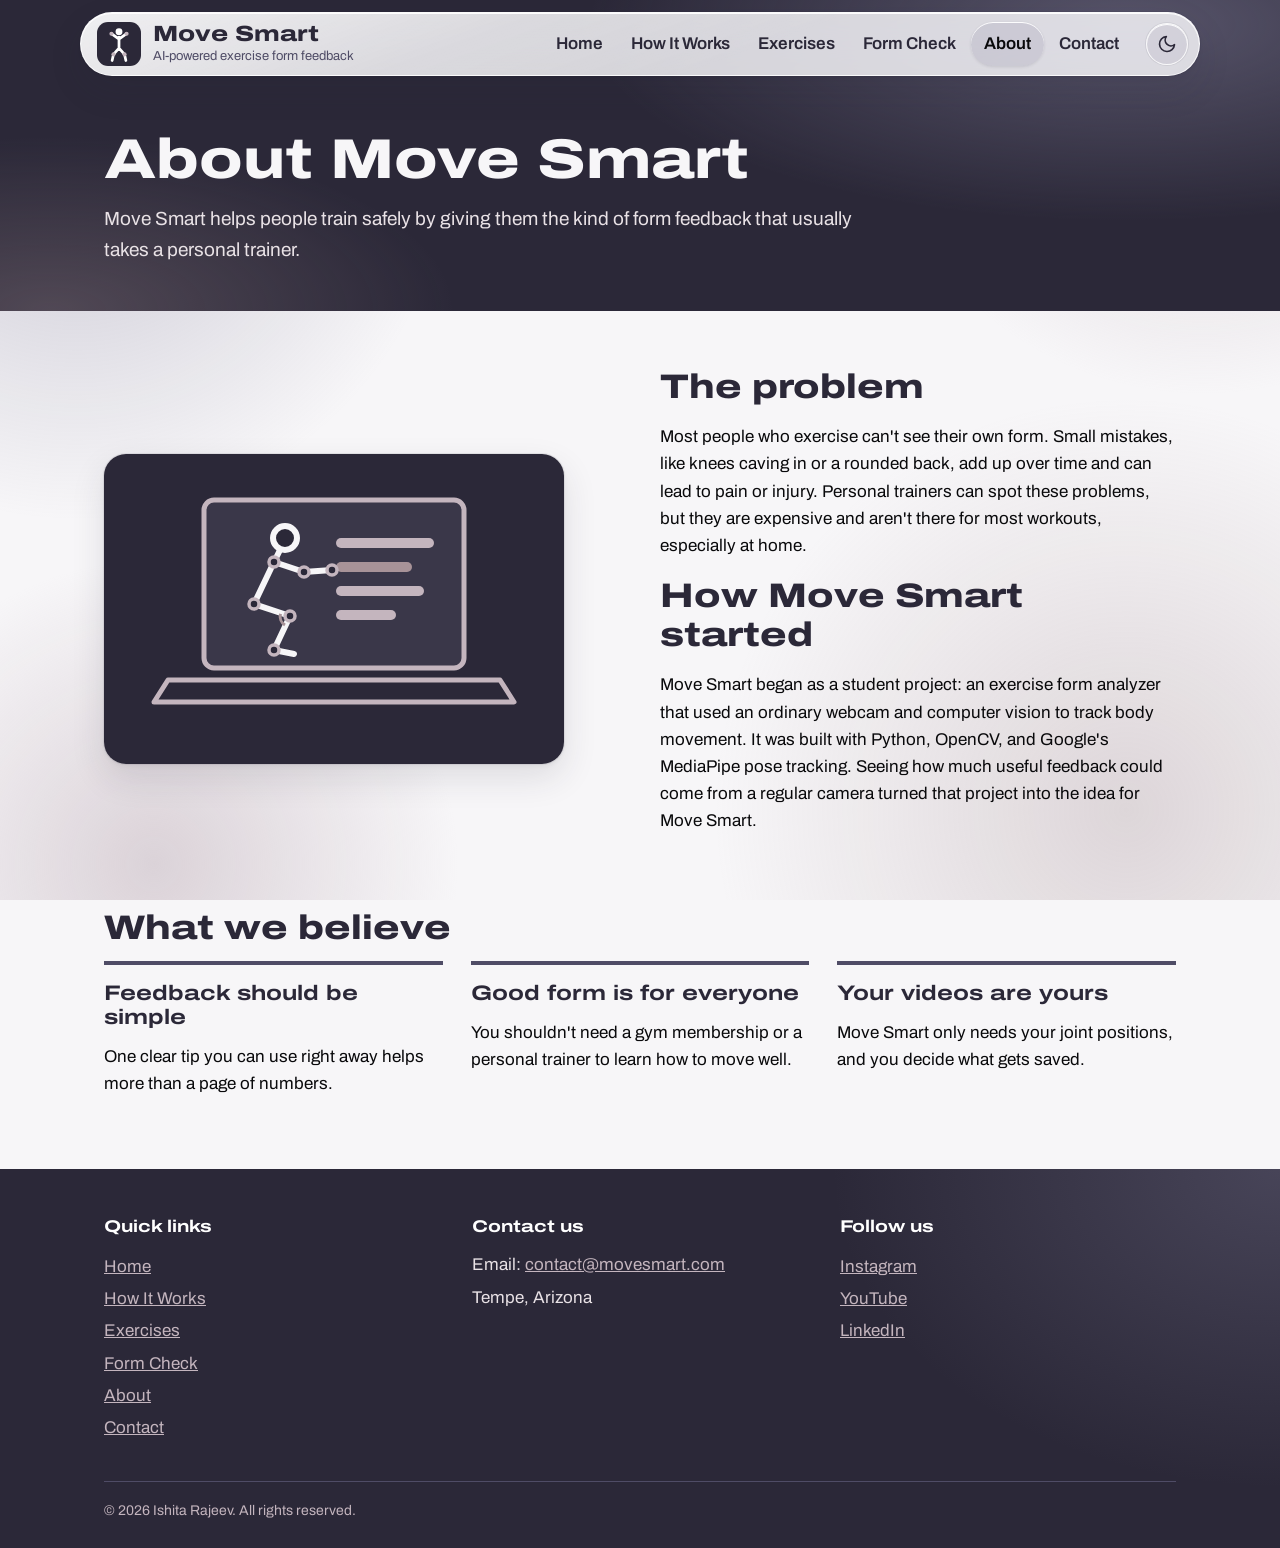
==== commit cb2ef4a4: "Add files via upload" ====
--- a/about.html
+++ b/about.html
@@ -12,7 +12,18 @@
   <link rel="preconnect" href="https://fonts.gstatic.com" crossorigin>
   <link href="https://fonts.googleapis.com/css2?family=Archivo:wdth,wght@62..125,100..900&display=swap" rel="stylesheet">
   <link rel="stylesheet" href="css/style.css">
-  <script>document.documentElement.className += " js";</script>
+  <script>
+    // pick light or dark before the page shows, so it never flashes the wrong colors
+    (function () {
+      var root = document.documentElement, theme = null;
+      try { theme = localStorage.getItem("movesmart-theme"); } catch (e) {}
+      if (theme !== "light" && theme !== "dark") {
+        theme = window.matchMedia && matchMedia("(prefers-color-scheme: dark)").matches ? "dark" : "light";
+      }
+      root.setAttribute("data-theme", theme);
+      root.className += " js";
+    })();
+  </script>
   <script src="js/site.js" defer></script>
 </head>
 <body>
@@ -30,7 +41,7 @@
       </a>
       <button type="button" class="menu-toggle" aria-expanded="false" aria-controls="site-nav">
         <span class="menu-icon" aria-hidden="true"></span>
-        Menu
+        <span class="menu-text">Menu</span>
       </button>
       <nav class="site-nav" id="site-nav" aria-label="Main navigation">
         <ul>
@@ -42,6 +53,11 @@
             <li><a href="contact.html">Contact</a></li>
         </ul>
       </nav>
+      <button type="button" class="theme-toggle" aria-pressed="false" title="Switch to dark mode">
+        <span class="visually-hidden">Dark mode</span>
+        <svg class="icon-moon" viewBox="0 0 24 24" fill="none" stroke="currentColor" stroke-width="2" stroke-linecap="round" stroke-linejoin="round" aria-hidden="true" focusable="false"><path d="M21 12.8A9 9 0 1 1 11.2 3a7 7 0 0 0 9.8 9.8z"/></svg>
+        <svg class="icon-sun" viewBox="0 0 24 24" fill="none" stroke="currentColor" stroke-width="2" stroke-linecap="round" aria-hidden="true" focusable="false"><circle cx="12" cy="12" r="4.5"/><path d="M12 1.5v2.5M12 20v2.5M1.5 12H4M20 12h2.5M4.6 4.6l1.8 1.8M17.6 17.6l1.8 1.8M4.6 19.4l1.8-1.8M17.6 6.4l1.8-1.8"/></svg>
+      </button>
     </div>
   </header>
 
--- a/css/style.css
+++ b/css/style.css
@@ -14,6 +14,51 @@
   --plum: #2b2838;
   --mist: #e9e2e6;
   --white: #ffffff;
+  --paper: #f7f6f8;
+  --ink: #09090b;
+
+  /* what each color is used for. Dark mode changes these */
+  color-scheme: light;
+  --surface: var(--white);          /* cards, panels, tables */
+  --heading: var(--plum);           /* headings and labels */
+  --muted: var(--primary-dark);     /* secondary text and links */
+  --line: var(--secondary);         /* borders and dividers */
+  --strong-line: var(--primary-dark);
+  --edge: var(--plum);
+  --band: var(--plum);              /* dark bands: hero, footer, camera area */
+  --zebra: var(--background);       /* every other table row */
+  --soft: var(--mist);              /* hover and pressed backgrounds */
+  --selected: var(--plum);
+  --on-selected: var(--white);
+  --btn-dark: var(--primary-dark);
+  --btn-dark-hover: var(--plum);
+  --field-bg: var(--white);
+  --field-border: var(--primary);
+  --error: #7a2433;
+  --header-bg: rgba(247, 246, 248, 0.94);
+}
+
+/* Dark mode: same palette, darker surfaces, lighter text */
+:root[data-theme="dark"] {
+  color-scheme: dark;
+  --text: #e6e2ea;
+  --background: #121017;
+  --surface: #1c1924;
+  --heading: #f5f2f7;
+  --muted: #b4aec4;
+  --line: #383344;
+  --strong-line: #a7a2c0;
+  --edge: var(--primary);
+  --zebra: #221f2b;
+  --soft: #2a2634;
+  --selected: var(--secondary);
+  --on-selected: #121017;
+  --btn-dark: #5c5876;
+  --btn-dark-hover: #6a6587;
+  --field-bg: #121017;
+  --field-border: #6c6884;
+  --error: #ff9fae;
+  --header-bg: rgba(18, 16, 23, 0.92);
 }
 
 /* ---------- Base ---------- */
@@ -80,9 +125,9 @@
   position: sticky;
   top: 0;
   z-index: 50;
-  background-color: rgba(247, 246, 248, 0.94);
+  background-color: var(--header-bg);
   backdrop-filter: blur(8px);
-  border-bottom: 1px solid var(--secondary);
+  border-bottom: 1px solid var(--line);
 }
 
 .header-bar {
@@ -95,6 +140,7 @@
 }
 
 .brand {
+  margin-right: auto;
   display: inline-flex;
   align-items: center;
   gap: 12px;
@@ -107,14 +153,14 @@
   font-size: 22px;
   font-weight: 800;
   font-stretch: 125%;
-  color: var(--plum);
+  color: var(--heading);
   line-height: 1.1;
 }
 
 .tagline {
   display: block;
   font-size: 13px;
-  color: var(--primary-dark);
+  color: var(--muted);
 }
 
 /* ---------- Navigation ---------- */
@@ -131,7 +177,7 @@
   position: relative;
   display: block;
   padding: 24px 0;
-  color: var(--primary-dark);
+  color: var(--muted);
   font-weight: 600;
   text-decoration: none;
 }
@@ -155,7 +201,7 @@
   margin-left: -5.5px;
   border-radius: 50%;
   background-color: var(--background);
-  border: 3px solid var(--primary-dark);
+  border: 3px solid var(--strong-line);
 }
 
 /* the menu button only appears on small screens */
@@ -166,9 +212,9 @@
   padding: 10px 16px;
   font: inherit;
   font-weight: 700;
-  color: var(--plum);
+  color: var(--heading);
   background-color: transparent;
-  border: 2px solid var(--secondary);
+  border: 2px solid var(--line);
   border-radius: 30px;
   cursor: pointer;
 }
@@ -179,7 +225,7 @@
   display: block;
   width: 18px;
   height: 2px;
-  background-color: var(--plum);
+  background-color: var(--heading);
   border-radius: 2px;
 }
 
@@ -209,8 +255,8 @@
 
 /* ---------- Hero ---------- */
 .hero {
-  background-color: var(--plum);
-  color: var(--background);
+  background-color: var(--band);
+  color: var(--paper);
 }
 
 .hero-grid {
@@ -234,6 +280,11 @@
   display: block;
 }
 
+/* the last line of the tagline in the palette's pink */
+.hero h1 .hero-accent {
+  color: var(--secondary);
+}
+
 .hero-text p {
   max-width: 34em;
   font-size: 19px;
@@ -276,7 +327,7 @@
   padding: 13px 28px;
   border-radius: 40px;
   background-color: var(--secondary);
-  color: var(--text);
+  color: var(--ink);
   font-weight: 700;
   text-decoration: none;
 }
@@ -286,12 +337,12 @@
 }
 
 .tips .btn {
-  background-color: var(--primary-dark);
+  background-color: var(--btn-dark);
   color: var(--white);
 }
 
 .tips .btn:hover {
-  background-color: var(--plum);
+  background-color: var(--btn-dark-hover);
 }
 
 .btn-small {
@@ -300,7 +351,7 @@
 }
 
 .text-link {
-  color: var(--primary-dark);
+  color: var(--muted);
   font-weight: 700;
   text-underline-offset: 4px;
 }
@@ -317,18 +368,18 @@
 h2 {
   font-size: 34px;
   font-weight: 800;
-  color: var(--plum);
+  color: var(--heading);
 }
 
 h3 {
   font-size: 21px;
   font-weight: 700;
-  color: var(--plum);
+  color: var(--heading);
 }
 
 .section-intro {
   margin: 0 0 32px;
-  color: var(--primary-dark);
+  color: var(--muted);
 }
 
 /* How it works: numbered joints joined by a line */
@@ -352,7 +403,7 @@
   left: 46px;
   right: -32px;
   height: 4px;
-  background-color: var(--secondary);
+  background-color: var(--line);
 }
 
 .step-num {
@@ -362,11 +413,11 @@
   width: 46px;
   height: 46px;
   border-radius: 50%;
-  border: 4px solid var(--primary-dark);
+  border: 4px solid var(--strong-line);
   background-color: var(--background);
   font-weight: 800;
   font-stretch: 125%;
-  color: var(--plum);
+  color: var(--heading);
 }
 
 .step img {
@@ -405,9 +456,9 @@
 /* tips styled like a Move Smart form report */
 .tips {
   padding: 26px 26px 22px;
-  background-color: var(--white);
-  border: 1px solid var(--secondary);
-  border-top: 8px solid var(--plum);
+  background-color: var(--surface);
+  border: 1px solid var(--line);
+  border-top: 8px solid var(--edge);
   border-radius: 4px 4px 14px 14px;
 }
 
@@ -422,7 +473,7 @@
 .check-list li {
   position: relative;
   padding: 9px 0 9px 34px;
-  border-bottom: 1px dashed var(--secondary);
+  border-bottom: 1px dashed var(--line);
 }
 
 .tips li::before,
@@ -445,18 +496,18 @@
 .external {
   margin: 16px 0 0;
   font-size: 15px;
-  color: var(--primary-dark);
+  color: var(--muted);
 }
 
 .external a {
-  color: var(--primary-dark);
+  color: var(--muted);
 }
 
 /* ---------- Footer ---------- */
 .site-footer {
   margin-top: 72px;
   padding: 48px 0 20px;
-  background-color: var(--plum);
+  background-color: var(--band);
   color: var(--mist);
 }
 
@@ -530,8 +581,8 @@
 
 /* Page title band */
 .page-intro {
-  background-color: var(--plum);
-  color: var(--background);
+  background-color: var(--band);
+  color: var(--paper);
   padding: 52px 0 46px;
 }
 
@@ -578,7 +629,7 @@
   top: 46px;
   bottom: 0;
   width: 4px;
-  background-color: var(--secondary);
+  background-color: var(--line);
 }
 
 .timeline h3 {
@@ -605,7 +656,7 @@
 
 .note-card {
   padding: 26px 30px;
-  background-color: var(--white);
+  background-color: var(--surface);
   border-left: 6px solid var(--accent);
   border-radius: 0 14px 14px 0;
 }
@@ -623,13 +674,13 @@
   width: 100%;
   min-width: 720px;
   border-collapse: collapse;
-  background-color: var(--white);
+  background-color: var(--surface);
 }
 
 caption {
   text-align: left;
   font-weight: 700;
-  color: var(--plum);
+  color: var(--heading);
   padding-bottom: 10px;
 }
 
@@ -638,20 +689,20 @@
   padding: 12px 14px;
   text-align: left;
   vertical-align: top;
-  border-bottom: 1px solid var(--secondary);
+  border-bottom: 1px solid var(--line);
 }
 
 thead th {
-  background-color: var(--plum);
+  background-color: var(--band);
   color: var(--white);
 }
 
 tbody th {
-  color: var(--plum);
+  color: var(--heading);
 }
 
 tbody tr:nth-child(even) {
-  background-color: var(--background);
+  background-color: var(--zebra);
 }
 
 /* Exercises: guides */
@@ -660,7 +711,7 @@
   grid-template-columns: 340px 1fr;
   gap: 32px;
   padding: 30px 0;
-  border-top: 1px solid var(--secondary);
+  border-top: 1px solid var(--line);
   scroll-margin-top: 20px;
 }
 
@@ -671,7 +722,7 @@
 .guide h4 {
   margin: 16px 0 6px;
   font-size: 17px;
-  color: var(--plum);
+  color: var(--heading);
 }
 
 .guide ul {
@@ -682,7 +733,7 @@
 .mistake {
   margin: 0;
   padding: 10px 14px;
-  background-color: var(--white);
+  background-color: var(--surface);
   border-left: 5px solid var(--accent);
   border-radius: 0 8px 8px 0;
 }
@@ -701,7 +752,7 @@
   width: 100%;
   height: auto;
   border-radius: 8px;
-  background-color: var(--plum);
+  background-color: var(--band);
 }
 
 .metrics {
@@ -715,7 +766,7 @@
   font-size: 19px;
   font-weight: 700;
   font-stretch: 125%;
-  color: var(--plum);
+  color: var(--heading);
 }
 
 .metrics dd {
@@ -730,7 +781,7 @@
 
 .btn-dark {
   border: 0;
-  background-color: var(--primary-dark);
+  background-color: var(--btn-dark);
   color: var(--white);
   font: inherit;
   font-weight: 700;
@@ -738,7 +789,7 @@
 }
 
 .btn-dark:hover {
-  background-color: var(--plum);
+  background-color: var(--btn-dark-hover);
 }
 
 /* About: values */
@@ -753,7 +804,7 @@
 
 .values li {
   padding-top: 16px;
-  border-top: 4px solid var(--primary-dark);
+  border-top: 4px solid var(--strong-line);
 }
 
 .values p {
@@ -770,15 +821,15 @@
 
 .contact-form {
   padding: 28px 30px;
-  background-color: var(--white);
-  border: 1px solid var(--secondary);
+  background-color: var(--surface);
+  border: 1px solid var(--line);
   border-radius: 14px;
 }
 
 .form-note {
   margin-top: 0;
   font-size: 15px;
-  color: var(--primary-dark);
+  color: var(--muted);
 }
 
 .field-row {
@@ -801,7 +852,7 @@
   display: block;
   margin-bottom: 6px;
   font-weight: 700;
-  color: var(--plum);
+  color: var(--heading);
 }
 
 .contact-form input,
@@ -811,8 +862,8 @@
   padding: 10px 12px;
   font: inherit;
   color: var(--text);
-  background-color: var(--white);
-  border: 1.5px solid var(--primary);
+  background-color: var(--field-bg);
+  border: 1.5px solid var(--field-border);
   border-radius: 8px;
 }
 
@@ -821,7 +872,7 @@
 .contact-form textarea:focus {
   outline: 3px solid var(--accent);
   outline-offset: 1px;
-  border-color: var(--primary-dark);
+  border-color: var(--strong-line);
 }
 
 .radio-row {
@@ -841,7 +892,7 @@
 
 .contact-form .radio-row input {
   width: auto;
-  accent-color: var(--primary-dark);
+  accent-color: var(--strong-line);
 }
 
 .contact-aside img {
@@ -857,14 +908,14 @@
   max-width: 46em;
   margin-bottom: 12px;
   padding: 14px 18px;
-  background-color: var(--white);
-  border: 1px solid var(--secondary);
+  background-color: var(--surface);
+  border: 1px solid var(--line);
   border-radius: 10px;
 }
 
 .faq summary {
   font-weight: 700;
-  color: var(--plum);
+  color: var(--heading);
   cursor: pointer;
 }
 
@@ -882,7 +933,7 @@
 .exercise-picker legend {
   margin-bottom: 10px;
   font-weight: 700;
-  color: var(--plum);
+  color: var(--heading);
 }
 
 .picker-options {
@@ -907,9 +958,9 @@
   display: inline-block;
   padding: 10px 18px;
   font-weight: 600;
-  color: var(--primary-dark);
-  background-color: var(--white);
-  border: 2px solid var(--secondary);
+  color: var(--muted);
+  background-color: var(--surface);
+  border: 2px solid var(--line);
   border-radius: 30px;
 }
 
@@ -919,13 +970,13 @@
 }
 
 .pick span:hover {
-  border-color: var(--primary-dark);
+  border-color: var(--strong-line);
 }
 
 .pick input:checked + span {
-  color: var(--white);
-  background-color: var(--plum);
-  border-color: var(--plum);
+  color: var(--on-selected);
+  background-color: var(--selected);
+  border-color: var(--selected);
 }
 
 .pick input:focus-visible + span {
@@ -949,7 +1000,7 @@
   position: relative;
   aspect-ratio: 4 / 3;
   overflow: hidden;
-  background-color: var(--plum);
+  background-color: var(--band);
   border-radius: 14px;
 }
 
@@ -1118,8 +1169,8 @@
 
 .live-panel {
   padding: 22px 24px;
-  background-color: var(--white);
-  border: 1px solid var(--secondary);
+  background-color: var(--surface);
+  border: 1px solid var(--line);
   border-radius: 14px;
 }
 
@@ -1135,16 +1186,16 @@
 
 .btn-outline {
   padding: 11px 22px;
-  border: 2px solid var(--primary-dark);
+  border: 2px solid var(--strong-line);
   background-color: transparent;
-  color: var(--primary-dark);
+  color: var(--strong-line);
   font: inherit;
   font-weight: 700;
   cursor: pointer;
 }
 
 .btn-outline:hover {
-  background-color: var(--mist);
+  background-color: var(--soft);
 }
 
 .btn.is-stop::before {
@@ -1174,33 +1225,33 @@
   font: inherit;
   font-size: 15px;
   font-weight: 600;
-  color: var(--primary-dark);
+  color: var(--muted);
   background-color: var(--background);
-  border: 1px solid var(--secondary);
+  border: 1px solid var(--line);
   border-radius: 20px;
   cursor: pointer;
 }
 
 .toggle[aria-pressed="true"] {
-  color: var(--plum);
-  background-color: var(--mist);
+  color: var(--heading);
+  background-color: var(--soft);
   border-color: var(--primary);
 }
 
 .live-tip {
   margin: 14px 0 0;
   font-size: 15px;
-  color: var(--primary-dark);
+  color: var(--muted);
 }
 
 .live-status {
   margin: 10px 0 0;
   font-size: 15px;
-  color: var(--primary-dark);
+  color: var(--muted);
 }
 
 .live-status.error {
-  color: #7a2433;
+  color: var(--error);
   font-weight: 600;
 }
 
@@ -1208,7 +1259,7 @@
   margin: 16px 0 4px;
   padding: 18px 20px;
   color: var(--mist);
-  background-color: var(--plum);
+  background-color: var(--band);
   border-radius: 12px;
 }
 
@@ -1249,7 +1300,7 @@
 .log-empty {
   margin: 0;
   font-size: 15px;
-  color: var(--primary-dark);
+  color: var(--muted);
 }
 
 .rep-log {
@@ -1291,7 +1342,7 @@
 }
 
 /* ---------- Phone menu ---------- */
-@media (max-width: 860px) {
+@media (max-width: 980px) {
   .tagline {
     display: none;
   }
@@ -1316,7 +1367,7 @@
 
   .site-nav a {
     padding: 12px 0;
-    border-top: 1px solid var(--mist);
+    border-top: 1px solid var(--line);
   }
 
   /* on phones the current page is marked at the start of the line */
@@ -1389,15 +1440,15 @@
   padding: 7px 14px;
   font-size: 15px;
   font-weight: 600;
-  color: var(--plum);
+  color: var(--heading);
   text-decoration: none;
-  background-color: var(--white);
-  border: 1px solid var(--secondary);
+  background-color: var(--surface);
+  border: 1px solid var(--line);
   border-radius: 20px;
 }
 
 .jump-nav a:hover {
-  border-color: var(--primary-dark);
+  border-color: var(--strong-line);
 }
 
 .try-live {
@@ -1405,7 +1456,7 @@
 }
 
 tbody th a {
-  color: var(--plum);
+  color: var(--heading);
 }
 
 /* ---------- Contact form messages ---------- */
@@ -1413,17 +1464,17 @@
   margin: 6px 0 0;
   font-size: 15px;
   font-weight: 600;
-  color: #7a2433;
+  color: var(--error);
 }
 
 .contact-form [aria-invalid="true"] {
-  border-color: #7a2433;
+  border-color: var(--error);
 }
 
 .form-success {
   padding: 28px 30px;
-  background-color: var(--white);
-  border: 1px solid var(--secondary);
+  background-color: var(--surface);
+  border: 1px solid var(--line);
   border-left: 6px solid var(--primary);
   border-radius: 14px;
 }
@@ -1451,7 +1502,7 @@
   display: flex;
   justify-content: center;
   padding: 12px;
-  background-color: var(--plum);
+  background-color: var(--band);
   border-radius: 14px;
 }
 
@@ -1463,8 +1514,8 @@
 
 .practice-panel {
   padding: 22px 24px;
-  background-color: var(--white);
-  border: 1px solid var(--secondary);
+  background-color: var(--surface);
+  border: 1px solid var(--line);
   border-radius: 14px;
 }
 
@@ -1473,13 +1524,13 @@
   display: block;
   margin-bottom: 8px;
   font-weight: 700;
-  color: var(--plum);
+  color: var(--heading);
 }
 
 .practice-panel input[type="range"] {
   width: 100%;
   height: 28px;
-  accent-color: var(--primary-dark);
+  accent-color: var(--strong-line);
   cursor: pointer;
 }
 
@@ -1488,7 +1539,7 @@
   justify-content: space-between;
   margin: 0 0 14px;
   font-size: 14px;
-  color: var(--primary-dark);
+  color: var(--muted);
 }
 
 .practice-mistakes {
@@ -1508,7 +1559,7 @@
 .practice-mistakes input {
   width: 18px;
   height: 18px;
-  accent-color: var(--primary-dark);
+  accent-color: var(--strong-line);
 }
 
 .practice-stats {
@@ -1521,7 +1572,7 @@
 .stat-label {
   display: block;
   font-size: 14px;
-  color: var(--primary-dark);
+  color: var(--muted);
 }
 
 .stat-value {
@@ -1530,7 +1581,7 @@
   font-weight: 800;
   font-stretch: 125%;
   line-height: 1.1;
-  color: var(--plum);
+  color: var(--heading);
 }
 
 .stat-value.bump {
@@ -1543,7 +1594,7 @@
   margin: 0 0 12px;
   padding: 10px 14px;
   font-weight: 600;
-  color: var(--plum);
+  color: var(--heading);
   background-color: var(--background);
   border-left: 5px solid var(--primary);
   border-radius: 0 10px 10px 0;
@@ -1567,13 +1618,13 @@
   grid-template-columns: 220px 1fr;
   gap: 24px;
   padding: 16px 0;
-  border-bottom: 1px solid var(--secondary);
+  border-bottom: 1px solid var(--line);
 }
 
 .spec-list dt {
   font-weight: 700;
   font-stretch: 125%;
-  color: var(--plum);
+  color: var(--heading);
 }
 
 .spec-list dd {
@@ -1644,3 +1695,636 @@
     animation: none;
   }
 }
+
+/* ---------- Light and dark mode button ---------- */
+.theme-toggle {
+  display: inline-flex;
+  align-items: center;
+  justify-content: center;
+  width: 42px;
+  height: 42px;
+  padding: 0;
+  color: var(--heading);
+  background-color: transparent;
+  border: 2px solid var(--line);
+  border-radius: 50%;
+  cursor: pointer;
+}
+
+.theme-toggle:hover {
+  border-color: var(--strong-line);
+}
+
+.theme-toggle svg {
+  width: 20px;
+  height: 20px;
+}
+
+/* show the moon in light mode and the sun in dark mode */
+.theme-toggle .icon-sun,
+[data-theme="dark"] .theme-toggle .icon-moon {
+  display: none;
+}
+
+[data-theme="dark"] .theme-toggle .icon-sun {
+  display: block;
+}
+
+/* pictures that come in a light and a dark version */
+.img-dark,
+[data-theme="dark"] .img-light {
+  display: none;
+}
+
+[data-theme="dark"] .img-dark {
+  display: inline-block;
+}
+
+@media (max-width: 980px) {
+  .header-bar {
+    column-gap: 10px;
+  }
+
+  .theme-toggle {
+    order: 1;
+  }
+
+  .menu-toggle {
+    order: 2;
+  }
+
+  .site-nav {
+    order: 3;
+  }
+}
+
+/* small phones: the menu button shrinks to an icon so the header stays on one line */
+@media (max-width: 480px) {
+  .menu-toggle {
+    width: 42px;
+    height: 42px;
+    padding: 0;
+    justify-content: center;
+  }
+
+  .menu-text {
+    position: absolute;
+    width: 1px;
+    height: 1px;
+    overflow: hidden;
+    clip: rect(0 0 0 0);
+    white-space: nowrap;
+  }
+}
+
+/* small phones: a slightly smaller logo and name keep the header on one line */
+@media (max-width: 400px) {
+  .brand {
+    gap: 10px;
+  }
+
+  .brand img {
+    width: 38px;
+    height: 38px;
+  }
+
+  .brand-name {
+    font-size: 19px;
+  }
+}
+
+@media (max-width: 350px) {
+  .brand {
+    gap: 8px;
+  }
+
+  .brand img {
+    width: 34px;
+    height: 34px;
+  }
+
+  .brand-name {
+    font-size: 16px;
+  }
+}
+
+/* ==========================================
+   Liquid glass
+   Frosted, see-through glass for the menu, cards and buttons, with soft
+   color glows behind the page so the glass has something to show through.
+   ========================================== */
+:root {
+  --glass: rgba(255, 255, 255, 0.55);
+  --glass-strong: rgba(255, 255, 255, 0.8);
+  --glass-border: rgba(255, 255, 255, 0.85);
+  --glass-rim: rgba(43, 40, 56, 0.08);          /* faint outer line */
+  --glass-shine: rgba(255, 255, 255, 0.95);     /* bright top edge */
+  --glass-glint: rgba(255, 255, 255, 0.55);     /* light that follows the pointer */
+  --glass-shadow: 0 14px 34px rgba(43, 40, 56, 0.12), 0 2px 6px rgba(43, 40, 56, 0.06);
+  --glass-sheen: linear-gradient(160deg, rgba(255, 255, 255, 0.65) 0%, rgba(255, 255, 255, 0.15) 35%, rgba(255, 255, 255, 0) 60%);
+  --glass-blur: blur(22px) saturate(180%);
+  --gloss: linear-gradient(180deg, rgba(255, 255, 255, 0.55) 0%, rgba(255, 255, 255, 0.08) 52%, rgba(255, 255, 255, 0) 53%);
+  --lozenge: rgba(124, 121, 148, 0.16);         /* the current page in the menu */
+  --lozenge-hover: rgba(124, 121, 148, 0.1);
+  --glow-1: rgba(124, 121, 148, 0.36);
+  --glow-2: rgba(196, 181, 190, 0.55);
+  --glow-3: rgba(168, 147, 152, 0.32);
+  --zebra: rgba(255, 255, 255, 0.45);
+  --field-bg: rgba(255, 255, 255, 0.75);
+  --soft: rgba(124, 121, 148, 0.14);
+}
+
+:root[data-theme="dark"] {
+  --glass: rgba(36, 32, 48, 0.5);
+  --glass-strong: rgba(30, 27, 40, 0.82);
+  --glass-border: rgba(255, 255, 255, 0.14);
+  --glass-rim: rgba(0, 0, 0, 0.35);
+  --glass-shine: rgba(255, 255, 255, 0.22);
+  --glass-glint: rgba(255, 255, 255, 0.1);
+  --glass-shadow: 0 16px 38px rgba(0, 0, 0, 0.45), 0 2px 6px rgba(0, 0, 0, 0.3);
+  --glass-sheen: linear-gradient(160deg, rgba(255, 255, 255, 0.13) 0%, rgba(255, 255, 255, 0.03) 35%, rgba(255, 255, 255, 0) 60%);
+  --gloss: linear-gradient(180deg, rgba(255, 255, 255, 0.28) 0%, rgba(255, 255, 255, 0.04) 52%, rgba(255, 255, 255, 0) 53%);
+  --lozenge: rgba(255, 255, 255, 0.13);
+  --lozenge-hover: rgba(255, 255, 255, 0.07);
+  --glow-1: rgba(124, 121, 148, 0.3);
+  --glow-2: rgba(168, 147, 152, 0.18);
+  --glow-3: rgba(79, 76, 102, 0.5);
+  --zebra: rgba(255, 255, 255, 0.04);
+  --field-bg: rgba(0, 0, 0, 0.25);
+  --soft: rgba(255, 255, 255, 0.08);
+}
+
+/* soft color glows that sit behind the whole page */
+body::before {
+  content: "";
+  position: fixed;
+  inset: 0;
+  z-index: -1;
+  pointer-events: none;
+  background:
+    radial-gradient(42vmax 42vmax at 6% 16%, var(--glow-1), transparent 70%),
+    radial-gradient(38vmax 38vmax at 94% 6%, var(--glow-2), transparent 70%),
+    radial-gradient(46vmax 46vmax at 88% 90%, var(--glow-3), transparent 70%),
+    radial-gradient(34vmax 34vmax at 12% 96%, var(--glow-2), transparent 70%);
+}
+
+/* the dark bands get their own glows */
+.hero,
+.page-intro {
+  background:
+    radial-gradient(60% 90% at 88% 8%, rgba(124, 121, 148, 0.55), transparent 70%),
+    radial-gradient(45% 80% at 4% 100%, rgba(168, 147, 152, 0.3), transparent 70%),
+    var(--band);
+}
+
+.site-footer {
+  background:
+    radial-gradient(50% 120% at 100% 0%, rgba(124, 121, 148, 0.35), transparent 70%),
+    var(--band);
+}
+
+.closing {
+  background:
+    radial-gradient(55% 120% at 92% 0%, rgba(196, 181, 190, 0.35), transparent 70%),
+    radial-gradient(40% 90% at 0% 100%, rgba(43, 40, 56, 0.45), transparent 70%),
+    var(--primary-dark);
+}
+
+/* ---------- Glass panels ---------- */
+.tips,
+.note-card,
+.contact-form,
+.faq details,
+.live-panel,
+.practice-panel,
+.form-success,
+.spec-list,
+.table-wrap {
+  background-color: var(--glass);
+  background-image: var(--glass-sheen);
+  -webkit-backdrop-filter: var(--glass-blur);
+  backdrop-filter: var(--glass-blur);
+  border: 1px solid var(--glass-border);
+  border-radius: 26px;
+  box-shadow: inset 0 1px 0 var(--glass-shine), 0 0 0 1px var(--glass-rim), var(--glass-shadow);
+}
+
+.faq details {
+  border-radius: 20px;
+}
+
+/* cards that had a colored edge keep it as a curved line of light */
+.note-card,
+.form-success {
+  box-shadow: inset 5px 0 0 var(--accent), inset 0 1px 0 var(--glass-shine), 0 0 0 1px var(--glass-rim), var(--glass-shadow);
+}
+
+.form-success {
+  box-shadow: inset 5px 0 0 var(--primary), inset 0 1px 0 var(--glass-shine), 0 0 0 1px var(--glass-rim), var(--glass-shadow);
+}
+
+.mistake {
+  background-color: var(--glass);
+  border: 1px solid var(--glass-border);
+  border-radius: 16px;
+  box-shadow: inset 4px 0 0 var(--accent), inset 0 1px 0 var(--glass-shine), 0 0 0 1px var(--glass-rim);
+}
+
+.spec-list {
+  padding: 4px 28px;
+}
+
+.spec-list div:last-child {
+  border-bottom: 0;
+}
+
+/* the comparison table sits inside a glass card */
+table {
+  background-color: transparent;
+}
+
+.table-wrap {
+  overflow: hidden;
+  overflow-x: auto;
+}
+
+.table-wrap table {
+  min-width: 720px;
+}
+
+/* light from the pointer slides across glass as you move over it */
+.glass-lit,
+.faq details.glass-lit {
+  background-image: radial-gradient(320px circle at var(--mx, 50%) var(--my, 0%), var(--glass-glint), transparent 65%), var(--glass-sheen);
+}
+
+/* ---------- Floating glass menu bar ---------- */
+.site-header {
+  padding: 12px 12px 0;
+  margin-bottom: -76px;               /* the page slides underneath the bar */
+  background: none;
+  -webkit-backdrop-filter: none;
+  backdrop-filter: none;
+  border-bottom: 0;
+  pointer-events: none;               /* clicks pass through the space around the bar */
+}
+
+.site-header .header-bar {
+  position: relative;
+  min-height: 64px;
+  padding: 0 11px 0 16px;
+  column-gap: 14px;
+  background-color: var(--glass-strong);
+  background-image: var(--glass-sheen);
+  -webkit-backdrop-filter: var(--glass-blur);
+  backdrop-filter: var(--glass-blur);
+  border: 1px solid var(--glass-border);
+  border-radius: 999px;
+  box-shadow: inset 0 1px 0 var(--glass-shine), 0 0 0 1px var(--glass-rim), var(--glass-shadow);
+  pointer-events: auto;
+}
+
+.site-header .header-bar.glass-lit {
+  background-image: radial-gradient(320px circle at var(--mx, 50%) var(--my, 0%), var(--glass-glint), transparent 65%), var(--glass-sheen);
+}
+
+.brand {
+  padding: 8px 0;
+}
+
+.site-nav ul {
+  gap: 2px;
+}
+
+.site-nav a {
+  padding: 8px 13px;
+  color: var(--heading);
+  border-radius: 999px;
+  transition: background-color 0.2s;
+}
+
+.site-nav a:hover {
+  background-color: var(--lozenge-hover);
+}
+
+/* the current page sits in a small glass lozenge */
+.site-nav a.active {
+  background-color: var(--lozenge);
+  box-shadow: inset 0 1px 0 var(--glass-shine), 0 1px 3px rgba(43, 40, 56, 0.12);
+}
+
+.site-nav a.active::after {
+  display: none;
+}
+
+.theme-toggle,
+.menu-toggle {
+  background-color: var(--lozenge-hover);
+  border: 1px solid var(--glass-border);
+  box-shadow: inset 0 1px 0 var(--glass-shine), 0 0 0 1px var(--glass-rim);
+}
+
+.theme-toggle:hover,
+.menu-toggle:hover {
+  background-color: var(--lozenge);
+  border-color: var(--glass-border);
+}
+
+/* the page title band starts underneath the floating bar */
+.hero-grid {
+  padding-top: 132px;
+}
+
+.page-intro {
+  padding-top: 128px;
+}
+
+[id] {
+  scroll-margin-top: 100px;
+}
+
+@media (max-width: 1100px) {
+  .tagline {
+    display: none;
+  }
+}
+
+/* phones: the links open in a glass sheet under the bar */
+@media (max-width: 980px) {
+  .site-header .header-bar {
+    min-height: 60px;
+    padding: 0 9px 0 14px;
+    column-gap: 10px;
+  }
+
+  .site-header {
+    margin-bottom: -72px;
+  }
+
+  .js .site-nav {
+    position: absolute;
+    top: calc(100% + 10px);
+    left: 0;
+    right: 0;
+    width: auto;
+    padding: 8px;
+    background-color: var(--glass-strong);
+    background-image: var(--glass-sheen);
+    -webkit-backdrop-filter: var(--glass-blur);
+    backdrop-filter: var(--glass-blur);
+    border: 1px solid var(--glass-border);
+    border-radius: 28px;
+    box-shadow: inset 0 1px 0 var(--glass-shine), 0 0 0 1px var(--glass-rim), var(--glass-shadow);
+  }
+
+  .site-nav a {
+    padding: 12px 18px;
+    border-top: 0;
+    border-radius: 20px;
+  }
+
+  .site-nav a.active {
+    padding-left: 18px;
+  }
+}
+
+/* ---------- Glass buttons ---------- */
+.btn,
+.toggle,
+.pick span,
+.pill-list a,
+.jump-nav a {
+  transition: transform 0.15s ease, background-color 0.2s, box-shadow 0.2s;
+}
+
+.btn:active,
+.toggle:active,
+.pick span:active,
+.pill-list a:active,
+.jump-nav a:active {
+  transform: scale(0.96);
+}
+
+/* filled buttons get a glossy top half, like a drop of colored glass */
+.btn {
+  background-image: var(--gloss);
+  border: 1px solid rgba(255, 255, 255, 0.45);
+  box-shadow: inset 0 1px 0 rgba(255, 255, 255, 0.7), inset 0 -2px 5px rgba(43, 40, 56, 0.14), 0 6px 18px rgba(43, 40, 56, 0.2);
+}
+
+.btn-dark,
+.tips .btn {
+  border-color: rgba(255, 255, 255, 0.22);
+  box-shadow: inset 0 1px 0 rgba(255, 255, 255, 0.35), inset 0 -2px 5px rgba(0, 0, 0, 0.2), 0 6px 18px rgba(43, 40, 56, 0.22);
+}
+
+/* clear glass buttons */
+.btn-outline,
+.toggle,
+.pick span,
+.jump-nav a {
+  background-color: var(--glass);
+  background-image: var(--glass-sheen);
+  border: 1px solid var(--glass-border);
+  box-shadow: inset 0 1px 0 var(--glass-shine), 0 0 0 1px var(--glass-rim), 0 4px 12px rgba(43, 40, 56, 0.08);
+}
+
+.btn-outline:hover,
+.jump-nav a:hover,
+.pick span:hover {
+  background-color: var(--glass-strong);
+  border-color: var(--glass-border);
+}
+
+.toggle[aria-pressed="true"] {
+  background-color: var(--lozenge);
+  border-color: var(--glass-border);
+}
+
+.pick input:checked + span {
+  background-color: var(--selected);
+  background-image: var(--gloss);
+  border-color: transparent;
+  box-shadow: inset 0 1px 0 rgba(255, 255, 255, 0.35), 0 6px 16px rgba(43, 40, 56, 0.22);
+}
+
+/* glass on the dark bands */
+.pill-list a,
+.btn-ghost {
+  background-color: rgba(255, 255, 255, 0.1);
+  background-image: linear-gradient(160deg, rgba(255, 255, 255, 0.16), rgba(255, 255, 255, 0) 55%);
+  border: 1px solid rgba(255, 255, 255, 0.28);
+  box-shadow: inset 0 1px 0 rgba(255, 255, 255, 0.3), 0 4px 14px rgba(0, 0, 0, 0.18);
+}
+
+.pill-list a:hover,
+.btn-ghost:hover {
+  background-color: rgba(255, 255, 255, 0.2);
+  border-color: rgba(255, 255, 255, 0.4);
+}
+
+/* the looping rep counter sits in a glass frame */
+.hero-media {
+  padding: 10px;
+  background-color: rgba(255, 255, 255, 0.08);
+  background-image: linear-gradient(160deg, rgba(255, 255, 255, 0.2), rgba(255, 255, 255, 0) 45%);
+  -webkit-backdrop-filter: blur(14px) saturate(160%);
+  backdrop-filter: blur(14px) saturate(160%);
+  border: 1px solid rgba(255, 255, 255, 0.22);
+  border-radius: 30px;
+  box-shadow: inset 0 1px 0 rgba(255, 255, 255, 0.3), 0 24px 60px rgba(0, 0, 0, 0.35);
+}
+
+.hero-video,
+.hero-img {
+  border-radius: 21px;
+}
+
+/* ---------- Glass on the camera screen ---------- */
+.live-stage,
+.practice-stage {
+  border-radius: 26px;
+  box-shadow: inset 0 1px 0 rgba(255, 255, 255, 0.12), 0 0 0 1px var(--glass-rim), var(--glass-shadow);
+}
+
+.hud-stat,
+.hud-cue {
+  background-color: rgba(43, 40, 56, 0.62);
+  background-image: linear-gradient(160deg, rgba(255, 255, 255, 0.16), rgba(255, 255, 255, 0) 55%);
+  -webkit-backdrop-filter: blur(16px) saturate(160%);
+  backdrop-filter: blur(16px) saturate(160%);
+  border: 1px solid rgba(255, 255, 255, 0.18);
+  border-radius: 20px;
+  box-shadow: inset 0 1px 0 rgba(255, 255, 255, 0.25), 0 10px 26px rgba(0, 0, 0, 0.28);
+}
+
+.hud-cue {
+  box-shadow: inset 5px 0 0 var(--primary), inset 0 1px 0 rgba(255, 255, 255, 0.25), 0 10px 26px rgba(0, 0, 0, 0.28);
+}
+
+.hud-cue.warn {
+  background-color: rgba(255, 255, 255, 0.86);
+  background-image: linear-gradient(160deg, rgba(255, 255, 255, 0.7), rgba(255, 255, 255, 0) 55%);
+  border-color: rgba(255, 255, 255, 0.9);
+  box-shadow: inset 5px 0 0 var(--accent), inset 0 1px 0 #ffffff, 0 10px 26px rgba(0, 0, 0, 0.28);
+}
+
+.countdown,
+.stage-loading {
+  -webkit-backdrop-filter: blur(6px);
+  backdrop-filter: blur(6px);
+}
+
+.set-summary {
+  background-image: linear-gradient(160deg, rgba(255, 255, 255, 0.14), rgba(255, 255, 255, 0) 50%);
+  border: 1px solid rgba(255, 255, 255, 0.12);
+  border-radius: 20px;
+  box-shadow: inset 0 1px 0 rgba(255, 255, 255, 0.18), 0 8px 22px rgba(43, 40, 56, 0.2);
+}
+
+.practice-cue {
+  background-color: var(--glass-strong);
+  border-left: 0;
+  border-radius: 16px;
+  box-shadow: inset 5px 0 0 var(--primary), inset 0 1px 0 var(--glass-shine), 0 0 0 1px var(--glass-rim);
+}
+
+.practice-cue.warn {
+  box-shadow: inset 5px 0 0 var(--accent), inset 0 1px 0 var(--glass-shine), 0 0 0 1px var(--glass-rim);
+}
+
+/* ---------- Glass details ---------- */
+.step-num {
+  background-color: var(--glass-strong);
+  -webkit-backdrop-filter: var(--glass-blur);
+  backdrop-filter: var(--glass-blur);
+  border-width: 3px;
+  box-shadow: inset 0 1px 0 var(--glass-shine), 0 4px 12px rgba(43, 40, 56, 0.12);
+}
+
+.contact-form input,
+.contact-form select,
+.contact-form textarea {
+  border-radius: 14px;
+  box-shadow: inset 0 1px 2px rgba(43, 40, 56, 0.08);
+}
+
+.split img,
+.feature img,
+.featured-grid img,
+.guide img,
+.contact-aside img,
+video {
+  border-radius: 22px;
+  box-shadow: 0 0 0 1px var(--glass-rim), var(--glass-shadow);
+}
+
+/* ---------- When glass isn't possible or isn't wanted ---------- */
+/* browsers without blur, or people who ask for less see-through effects, get solid panels */
+@supports not ((backdrop-filter: blur(1px)) or (-webkit-backdrop-filter: blur(1px))) {
+  :root {
+    --glass: rgba(255, 255, 255, 0.92);
+    --glass-strong: rgba(255, 255, 255, 0.97);
+  }
+
+  :root[data-theme="dark"] {
+    --glass: rgba(30, 27, 40, 0.95);
+    --glass-strong: rgba(30, 27, 40, 0.98);
+  }
+}
+
+@media (prefers-reduced-transparency: reduce) {
+  :root {
+    --glass: #ffffff;
+    --glass-strong: #ffffff;
+  }
+
+  :root[data-theme="dark"] {
+    --glass: #1c1924;
+    --glass-strong: #1c1924;
+  }
+
+  *,
+  *::before,
+  *::after {
+    -webkit-backdrop-filter: none !important;
+    backdrop-filter: none !important;
+  }
+
+  .hud-stat,
+  .hud-cue {
+    background-color: rgba(43, 40, 56, 0.92);
+  }
+}
+
+@media (prefers-reduced-motion: reduce) {
+  .btn:active,
+  .toggle:active,
+  .pick span:active,
+  .pill-list a:active,
+  .jump-nav a:active {
+    transform: none;
+  }
+}
+
+.table-wrap caption {
+  padding: 18px 20px 12px;
+}
+
+/* Glass inside glass can't blur, so while the phone menu is open the bar
+   turns solid and the sheet of links underneath does the blurring. */
+:root {
+  --glass-solid: rgba(255, 255, 255, 0.97);
+}
+
+:root[data-theme="dark"] {
+  --glass-solid: rgba(30, 27, 40, 0.97);
+}
+
+@media (max-width: 980px) {
+  .site-header.menu-open .header-bar {
+    -webkit-backdrop-filter: none;
+    backdrop-filter: none;
+    background-color: var(--glass-solid);
+  }
+}
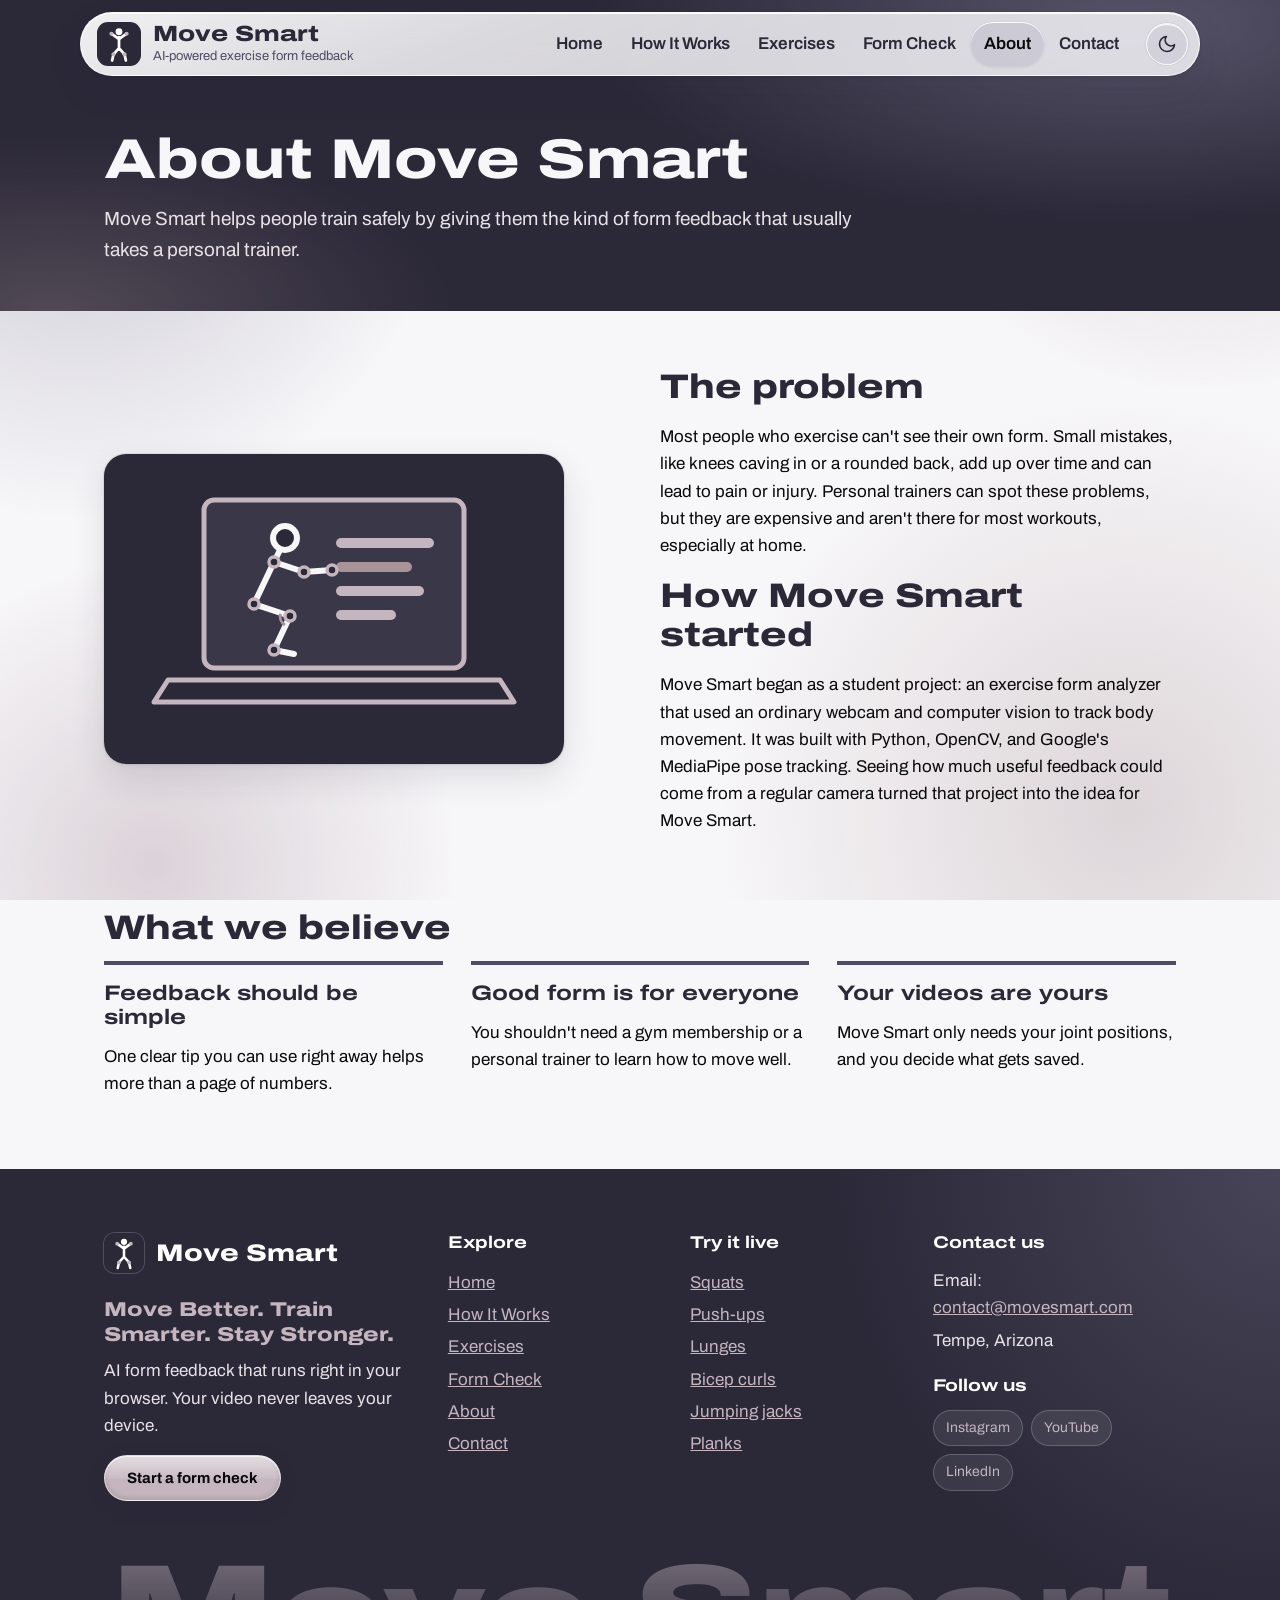
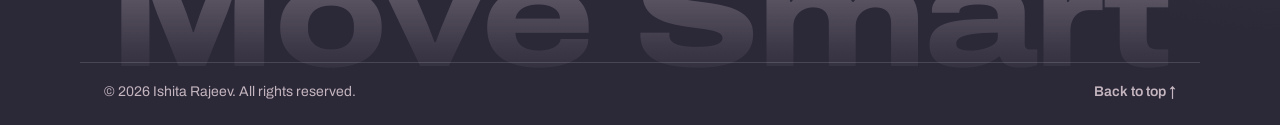
==== commit 7bfced54: "Add files via upload" ====
--- a/about.html
+++ b/about.html
@@ -103,9 +103,15 @@
   </main>
 
   <footer class="site-footer">
-    <div class="container footer-grid">
-      <div>
-        <h4>Quick links</h4>
+    <div class="container footer-top">
+      <div class="footer-brand">
+        <a href="index.html" class="footer-logo"><img src="images/logo.svg" alt="" width="40" height="40"> <span>Move Smart</span></a>
+        <p class="footer-tagline">Move Better. Train Smarter. Stay Stronger.</p>
+        <p>AI form feedback that runs right in your browser. Your video never leaves your device.</p>
+        <a href="form-check.html#live-check" class="btn btn-small">Start a form check</a>
+      </div>
+      <nav class="footer-col" aria-label="Footer">
+        <h4>Explore</h4>
         <ul class="footer-links">
           <li><a href="index.html">Home</a></li>
           <li><a href="how-it-works.html">How It Works</a></li>
@@ -114,23 +120,34 @@
           <li><a href="about.html">About</a></li>
           <li><a href="contact.html">Contact</a></li>
         </ul>
+      </nav>
+      <div class="footer-col">
+        <h4>Try it live</h4>
+        <ul class="footer-links">
+          <li><a href="form-check.html?exercise=squat#live-check">Squats</a></li>
+          <li><a href="form-check.html?exercise=pushup#live-check">Push-ups</a></li>
+          <li><a href="form-check.html?exercise=lunge#live-check">Lunges</a></li>
+          <li><a href="form-check.html?exercise=curl#live-check">Bicep curls</a></li>
+          <li><a href="form-check.html?exercise=jack#live-check">Jumping jacks</a></li>
+          <li><a href="form-check.html?exercise=plank#live-check">Planks</a></li>
+        </ul>
       </div>
-      <div>
+      <div class="footer-col">
         <h4>Contact us</h4>
         <p>Email: <a href="mailto:contact@movesmart.com">contact@movesmart.com</a></p>
         <p>Tempe, Arizona</p>
-      </div>
-      <div>
-        <h4>Follow us</h4>
-        <ul class="footer-links">
+        <h4 class="footer-follow">Follow us</h4>
+        <ul class="footer-social">
           <li><a href="#">Instagram</a></li>
           <li><a href="#">YouTube</a></li>
           <li><a href="#">LinkedIn</a></li>
         </ul>
       </div>
     </div>
-    <div class="container">
+    <p class="footer-wordmark" aria-hidden="true">Move Smart</p>
+    <div class="container footer-bottom">
       <p class="copyright">&copy; 2026 Ishita Rajeev. All rights reserved.</p>
+      <a href="#main" class="back-to-top">Back to top <span aria-hidden="true">&uarr;</span></a>
     </div>
   </footer>
 
--- a/css/style.css
+++ b/css/style.css
@@ -2328,3 +2328,417 @@
     background-color: var(--glass-solid);
   }
 }
+
+/* ==========================================
+   Footer
+   Brand and tagline, link columns, a big cropped wordmark, then the
+   copyright line with a back-to-top link.
+   ========================================== */
+.site-footer {
+  position: relative;
+  overflow: hidden;
+  padding: 64px 0 22px;
+}
+
+.footer-top {
+  display: grid;
+  grid-template-columns: 1.5fr 1fr 1fr 1.2fr;
+  gap: 40px;
+}
+
+.footer-logo {
+  display: inline-flex;
+  align-items: center;
+  gap: 12px;
+  font-size: 24px;
+  font-weight: 800;
+  font-stretch: 125%;
+  color: var(--white) !important;
+  text-decoration: none;
+}
+
+.footer-logo img {
+  border-radius: 11px;
+  box-shadow: 0 0 0 1px rgba(255, 255, 255, 0.18);
+}
+
+.footer-tagline {
+  margin: 16px 0 10px !important;
+  font-size: 20px;
+  font-weight: 800;
+  font-stretch: 125%;
+  line-height: 1.25;
+  color: var(--secondary);
+}
+
+.footer-brand p {
+  max-width: 24em;
+}
+
+.footer-brand .btn {
+  margin-top: 10px;
+  color: var(--ink);
+  text-decoration: none;
+}
+
+.footer-col h4 {
+  margin-bottom: 14px;
+}
+
+.footer-follow {
+  margin-top: 22px;
+}
+
+.footer-social {
+  display: flex;
+  flex-wrap: wrap;
+  gap: 8px;
+  margin: 0;
+  padding: 0;
+  list-style: none;
+}
+
+.footer-social a {
+  display: inline-block;
+  padding: 6px 12px;
+  font-size: 14px;
+  text-decoration: none;
+  background-color: rgba(255, 255, 255, 0.08);
+  border: 1px solid rgba(255, 255, 255, 0.2);
+  border-radius: 999px;
+}
+
+.footer-social a:hover {
+  background-color: rgba(255, 255, 255, 0.16);
+}
+
+/* the giant wordmark, cropped at the bottom */
+.site-footer .footer-wordmark {
+  margin: 44px 0 -0.2em;
+  font-size: clamp(34px, 11.4vw, 250px);
+  font-weight: 800;
+  font-stretch: 125%;
+  line-height: 1;
+  letter-spacing: -0.02em;
+  text-align: center;
+  white-space: nowrap;
+  color: transparent;
+  background: linear-gradient(180deg, rgba(196, 181, 190, 0.5) 0%, rgba(196, 181, 190, 0.12) 70%, rgba(196, 181, 190, 0) 100%);
+  -webkit-background-clip: text;
+  background-clip: text;
+  user-select: none;
+  pointer-events: none;
+}
+
+.footer-bottom {
+  position: relative;
+  display: flex;
+  flex-wrap: wrap;
+  align-items: center;
+  justify-content: space-between;
+  gap: 10px 24px;
+  padding-top: 18px;
+  border-top: 1px solid rgba(255, 255, 255, 0.14);
+}
+
+.footer-bottom .copyright {
+  margin: 0;
+  padding: 0;
+  border: 0;
+}
+
+.back-to-top {
+  font-size: 14px;
+  font-weight: 600;
+  text-decoration: none;
+}
+
+@media (max-width: 860px) {
+  .footer-top {
+    grid-template-columns: 1fr 1fr;
+    gap: 32px 24px;
+  }
+
+  .footer-brand {
+    grid-column: 1 / -1;
+  }
+}
+
+@media (max-width: 420px) {
+  .footer-top {
+    grid-template-columns: 1fr;
+  }
+}
+
+/* ==========================================
+   Motion between pages and while scrolling
+   ========================================== */
+
+/* smooth page changes: the menu bar stays put, the current-page pill slides
+   to its new spot, and the page underneath fades across */
+@media (prefers-reduced-motion: no-preference) {
+  @view-transition {
+    navigation: auto;
+  }
+
+  .site-header .header-bar {
+    view-transition-name: header;
+  }
+
+  .site-nav a.active {
+    view-transition-name: nav-pill;
+  }
+
+  ::view-transition-old(root) {
+    animation: page-out 0.26s cubic-bezier(0.4, 0, 1, 1) both;
+  }
+
+  ::view-transition-new(root) {
+    animation: page-in 0.46s cubic-bezier(0, 0, 0.2, 1) 0.06s both;
+  }
+
+  ::view-transition-group(nav-pill) {
+    animation-duration: 0.42s;
+    animation-timing-function: cubic-bezier(0.3, 1.2, 0.4, 1);
+  }
+}
+
+@keyframes page-out {
+  to {
+    opacity: 0;
+    transform: translateY(-10px);
+  }
+}
+
+@keyframes page-in {
+  from {
+    opacity: 0;
+    transform: translateY(16px);
+  }
+}
+
+/* scroll reveals (the script only adds .reveal below the first screen) */
+.reveal {
+  opacity: 0;
+  transform: translateY(28px);
+  transition:
+    opacity 0.7s cubic-bezier(0.2, 0.8, 0.2, 1) var(--reveal-delay, 0ms),
+    transform 0.8s cubic-bezier(0.2, 0.8, 0.2, 1) var(--reveal-delay, 0ms);
+}
+
+.reveal.is-visible {
+  opacity: 1;
+  transform: none;
+}
+
+/* the line between the "How it works" steps draws itself */
+.step.reveal:not(:last-child)::after {
+  transform: scaleX(0);
+  transform-origin: left center;
+  transition: transform 0.9s cubic-bezier(0.4, 0, 0.2, 1) calc(var(--reveal-delay, 0ms) + 0.35s);
+}
+
+.step.reveal.is-visible:not(:last-child)::after {
+  transform: scaleX(1);
+}
+
+/* and so does the line down the timeline on How It Works */
+.timeline li.reveal:not(:last-child)::before {
+  transform: scaleY(0);
+  transform-origin: center top;
+  transition: transform 0.8s cubic-bezier(0.4, 0, 0.2, 1) calc(var(--reveal-delay, 0ms) + 0.3s);
+}
+
+.timeline li.reveal.is-visible:not(:last-child)::before {
+  transform: scaleY(1);
+}
+
+@media print {
+  .reveal {
+    opacity: 1 !important;
+    transform: none !important;
+  }
+}
+
+/* ==========================================
+   Spot the difference (Exercises page)
+   A divider wipes between a common mistake and good form.
+   ========================================== */
+.compare-tabs {
+  display: flex;
+  flex-wrap: wrap;
+  gap: 8px;
+  margin: 0 0 18px;
+}
+
+.compare-tab {
+  padding: 8px 18px;
+  font: inherit;
+  font-weight: 600;
+  color: var(--muted);
+  background-color: var(--glass);
+  background-image: var(--glass-sheen);
+  border: 1px solid var(--glass-border);
+  border-radius: 999px;
+  box-shadow: inset 0 1px 0 var(--glass-shine), 0 0 0 1px var(--glass-rim);
+  cursor: pointer;
+  transition: transform 0.15s ease, background-color 0.2s;
+}
+
+.compare-tab:hover {
+  background-color: var(--glass-strong);
+}
+
+.compare-tab:active {
+  transform: scale(0.96);
+}
+
+.compare-tab[aria-pressed="true"] {
+  color: var(--on-selected);
+  background-color: var(--selected);
+  background-image: var(--gloss);
+  border-color: transparent;
+}
+
+.compare-grid {
+  display: grid;
+  grid-template-columns: 1.7fr 1fr;
+  gap: 28px;
+  align-items: center;
+}
+
+.compare-stage {
+  position: relative;
+  aspect-ratio: 460 / 310;
+  overflow: hidden;
+  background-color: #2b2838;
+  border-radius: 26px;
+  box-shadow: inset 0 1px 0 rgba(255, 255, 255, 0.12), 0 0 0 1px var(--glass-rim), var(--glass-shadow);
+  touch-action: pan-y;
+  user-select: none;
+}
+
+.compare-pair,
+.compare-pair img {
+  position: absolute;
+  inset: 0;
+  width: 100%;
+  height: 100%;
+}
+
+/* good form shows to the right of the divider */
+.compare-good {
+  clip-path: inset(0 0 0 var(--pos, 50%));
+}
+
+.compare-tag {
+  position: absolute;
+  top: 14px;
+  padding: 4px 12px;
+  font-size: 13px;
+  font-weight: 700;
+  color: #2b2838;
+  border-radius: 999px;
+  pointer-events: none;
+}
+
+.compare-tag-bad {
+  left: 14px;
+  background-color: #e3a9b5;
+}
+
+.compare-tag-good {
+  right: 14px;
+  background-color: #e9e2e6;
+}
+
+.compare-handle {
+  position: absolute;
+  top: 0;
+  bottom: 0;
+  left: var(--pos, 50%);
+  width: 0;
+  pointer-events: none;
+}
+
+.compare-handle::before {
+  content: "";
+  position: absolute;
+  top: 0;
+  bottom: 0;
+  left: -1.5px;
+  width: 3px;
+  background-color: rgba(255, 255, 255, 0.92);
+  box-shadow: 0 0 14px rgba(0, 0, 0, 0.45);
+}
+
+.compare-handle span {
+  position: absolute;
+  top: 50%;
+  left: 0;
+  display: grid;
+  place-items: center;
+  width: 48px;
+  height: 48px;
+  font-size: 22px;
+  font-weight: 800;
+  letter-spacing: 2px;
+  color: #2b2838;
+  background-color: rgba(255, 255, 255, 0.86);
+  background-image: linear-gradient(160deg, #ffffff, rgba(255, 255, 255, 0) 60%);
+  -webkit-backdrop-filter: blur(10px);
+  backdrop-filter: blur(10px);
+  border: 1px solid rgba(255, 255, 255, 0.95);
+  border-radius: 50%;
+  box-shadow: inset 0 1px 0 #ffffff, 0 6px 18px rgba(0, 0, 0, 0.35);
+  transform: translate(-50%, -50%);
+}
+
+/* the real control: an invisible slider over the whole picture */
+.compare-range {
+  position: absolute;
+  inset: 0;
+  width: 100%;
+  height: 100%;
+  margin: 0;
+  opacity: 0;
+  cursor: ew-resize;
+}
+
+.compare-range:focus-visible + .compare-handle span {
+  outline: 3px solid var(--accent);
+  outline-offset: 3px;
+}
+
+.compare-side h3 {
+  margin-bottom: 8px;
+}
+
+.compare-notes {
+  margin-bottom: 18px;
+}
+
+@media (max-width: 860px) {
+  .compare-grid {
+    grid-template-columns: 1fr;
+  }
+
+  .compare-handle span {
+    width: 40px;
+    height: 40px;
+    font-size: 18px;
+  }
+
+  .compare-tag {
+    top: 10px;
+    font-size: 12px;
+  }
+
+  .compare-tag-bad {
+    left: 10px;
+  }
+
+  .compare-tag-good {
+    right: 10px;
+  }
+}
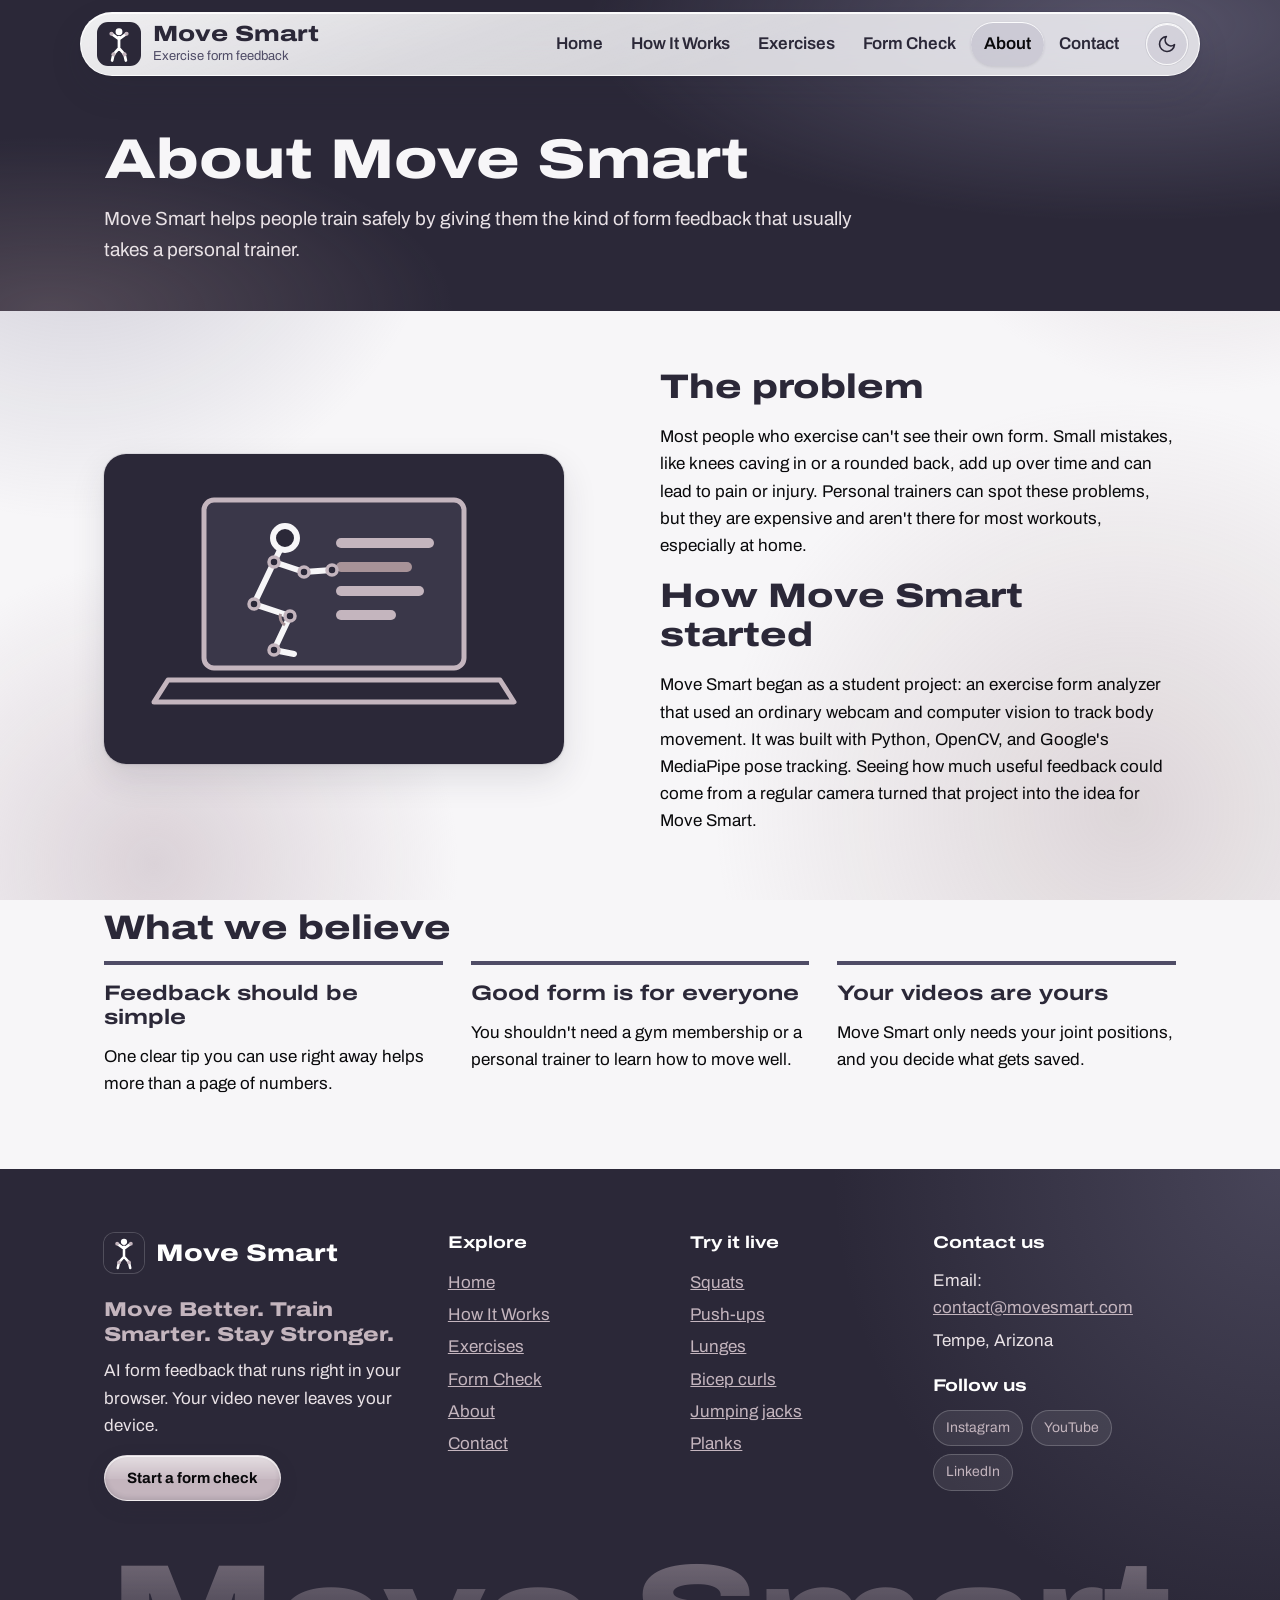
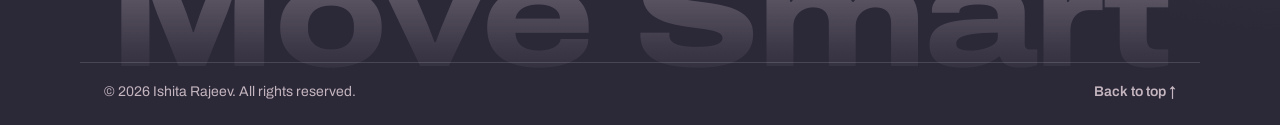
==== commit e4271545: "Add files via upload" ====
--- a/about.html
+++ b/about.html
@@ -36,7 +36,7 @@
         <img src="images/logo.svg" alt="" width="44" height="44">
         <span>
           <span class="brand-name">Move Smart</span>
-          <span class="tagline">AI-powered exercise form feedback</span>
+          <span class="tagline">Exercise form feedback</span>
         </span>
       </a>
       <button type="button" class="menu-toggle" aria-expanded="false" aria-controls="site-nav">
--- a/css/style.css
+++ b/css/style.css
@@ -2742,3 +2742,114 @@
     right: 10px;
   }
 }
+
+/* ---------- Practice: the mistake menu ---------- */
+.practice-mistakes > label {
+  display: block;
+  margin: 0 0 8px;
+  font-weight: 700;
+  color: var(--heading);
+  cursor: default;
+}
+
+.mistake-picker {
+  display: flex;
+  gap: 8px;
+}
+
+.mistake-picker select {
+  flex: 1;
+  min-width: 0;
+  padding: 9px 12px;
+  font: inherit;
+  color: var(--text);
+  background-color: var(--field-bg);
+  border: 1px solid var(--field-border);
+  border-radius: 12px;
+  cursor: pointer;
+}
+
+.mistake-picker select:focus-visible {
+  outline: 3px solid var(--accent);
+  outline-offset: 2px;
+}
+
+.mistake-picker .btn:disabled {
+  opacity: 0.5;
+  cursor: not-allowed;
+}
+
+.mistake-chips {
+  display: flex;
+  flex-wrap: wrap;
+  gap: 8px;
+  margin: 10px 0 4px;
+  padding: 0;
+  list-style: none;
+}
+
+.mistake-chip {
+  display: inline-flex;
+  align-items: center;
+  gap: 8px;
+  padding: 5px 6px 5px 13px;
+  font: inherit;
+  font-size: 14px;
+  font-weight: 600;
+  color: var(--heading);
+  background-color: rgba(227, 169, 181, 0.24);
+  border: 1px solid rgba(168, 147, 152, 0.6);
+  border-radius: 999px;
+  cursor: pointer;
+  transition: background-color 0.2s;
+}
+
+.mistake-chip:hover {
+  background-color: rgba(227, 169, 181, 0.4);
+}
+
+.chip-x {
+  display: grid;
+  place-items: center;
+  width: 20px;
+  height: 20px;
+  font-size: 15px;
+  line-height: 1;
+  background-color: rgba(43, 40, 56, 0.12);
+  border-radius: 50%;
+}
+
+[data-theme="dark"] .mistake-chip {
+  background-color: rgba(227, 169, 181, 0.16);
+}
+
+[data-theme="dark"] .chip-x {
+  background-color: rgba(255, 255, 255, 0.12);
+}
+
+.chip-none {
+  font-size: 14px;
+  color: var(--muted);
+}
+
+/* which way the skeleton is facing */
+.practice-stage {
+  position: relative;
+}
+
+.practice-view {
+  position: absolute;
+  top: 14px;
+  left: 14px;
+  padding: 4px 12px;
+  font-size: 13px;
+  font-weight: 700;
+  color: #2b2838;
+  background-color: #e9e2e6;
+  border-radius: 999px;
+}
+
+/* long mistake names in the menu must not stretch the panel on phones */
+.practice-grid > * {
+  min-width: 0;
+}
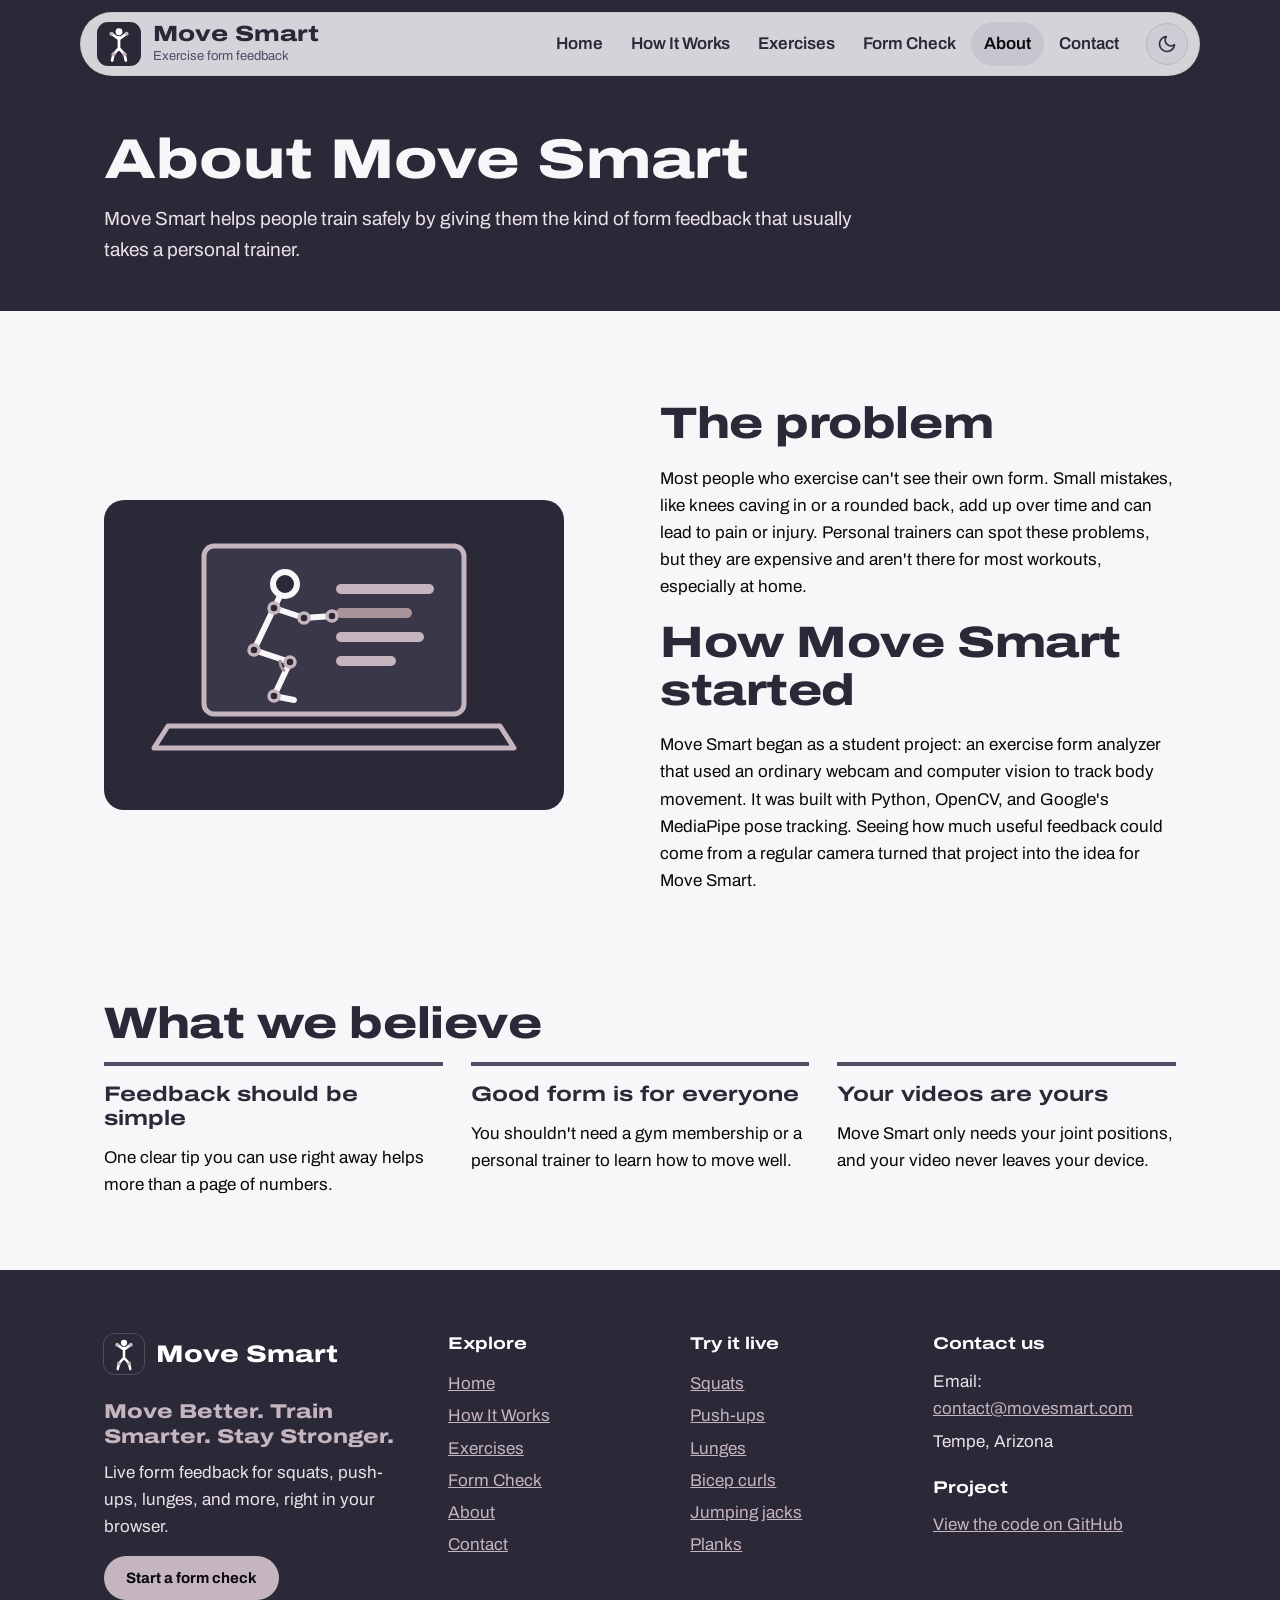
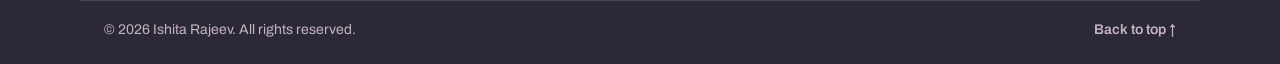
==== commit a739a478: "Add files via upload" ====
--- a/about.html
+++ b/about.html
@@ -95,7 +95,7 @@
         </li>
         <li>
           <h3>Your videos are yours</h3>
-          <p>Move Smart only needs your joint positions, and you decide what gets saved.</p>
+          <p>Move Smart only needs your joint positions, and your video never leaves your device.</p>
         </li>
       </ul>
     </section>
@@ -107,7 +107,7 @@
       <div class="footer-brand">
         <a href="index.html" class="footer-logo"><img src="images/logo.svg" alt="" width="40" height="40"> <span>Move Smart</span></a>
         <p class="footer-tagline">Move Better. Train Smarter. Stay Stronger.</p>
-        <p>AI form feedback that runs right in your browser. Your video never leaves your device.</p>
+        <p>Live form feedback for squats, push-ups, lunges, and more, right in your browser.</p>
         <a href="form-check.html#live-check" class="btn btn-small">Start a form check</a>
       </div>
       <nav class="footer-col" aria-label="Footer">
@@ -136,15 +136,10 @@
         <h4>Contact us</h4>
         <p>Email: <a href="mailto:contact@movesmart.com">contact@movesmart.com</a></p>
         <p>Tempe, Arizona</p>
-        <h4 class="footer-follow">Follow us</h4>
-        <ul class="footer-social">
-          <li><a href="#">Instagram</a></li>
-          <li><a href="#">YouTube</a></li>
-          <li><a href="#">LinkedIn</a></li>
-        </ul>
+        <h4 class="footer-follow">Project</h4>
+        <p><a href="https://github.com/rajeevishita/MoveSmart" target="_blank" rel="noopener">View the code on GitHub</a></p>
       </div>
     </div>
-    <p class="footer-wordmark" aria-hidden="true">Move Smart</p>
     <div class="container footer-bottom">
       <p class="copyright">&copy; 2026 Ishita Rajeev. All rights reserved.</p>
       <a href="#main" class="back-to-top">Back to top <span aria-hidden="true">&uarr;</span></a>
--- a/css/style.css
+++ b/css/style.css
@@ -359,8 +359,7 @@
 /* ---------- Sections ---------- */
 .how,
 .practice,
-.featured,
-.specs {
+.privacy {
   padding-top: 64px;
   padding-bottom: 8px;
 }
@@ -429,28 +428,6 @@
 .step p {
   margin: 0;
   max-width: 32em;
-}
-
-/* Featured exercise */
-.featured-grid {
-  display: grid;
-  grid-template-columns: 1.9fr 1fr;
-  gap: 40px;
-  align-items: start;
-}
-
-.feature {
-  display: grid;
-  grid-template-columns: 300px 1fr;
-  gap: 28px;
-}
-
-.feature img {
-  border-radius: 6px;
-}
-
-.feature p {
-  margin: 0 0 14px;
 }
 
 /* tips styled like a Move Smart form report */
@@ -553,8 +530,6 @@
 /* ---------- Small screens ---------- */
 @media (max-width: 860px) {
   .hero-grid,
-  .featured-grid,
-  .feature,
   .footer-grid {
     grid-template-columns: 1fr;
   }
@@ -1398,39 +1373,6 @@
   }
 }
 
-/* ---------- Shortcuts to the live check ---------- */
-.hero .hero-try {
-  margin: 28px 0 0;
-  font-size: 15px;
-  color: var(--mist);
-}
-
-.pill-list,
-.jump-nav ul {
-  list-style: none;
-  margin: 8px 0 0;
-  padding: 0;
-  display: flex;
-  flex-wrap: wrap;
-  gap: 8px;
-}
-
-.pill-list a {
-  display: inline-block;
-  padding: 6px 14px;
-  font-size: 15px;
-  font-weight: 600;
-  color: var(--white);
-  text-decoration: none;
-  border: 1px solid rgba(196, 181, 190, 0.55);
-  border-radius: 20px;
-}
-
-.pill-list a:hover {
-  background-color: rgba(196, 181, 190, 0.15);
-  border-color: var(--secondary);
-}
-
 .jump-nav {
   margin-bottom: 8px;
 }
@@ -1608,29 +1550,6 @@
   max-height: 150px;
 }
 
-/* ---------- Home: under the hood ---------- */
-.spec-list {
-  margin: 0;
-}
-
-.spec-list div {
-  display: grid;
-  grid-template-columns: 220px 1fr;
-  gap: 24px;
-  padding: 16px 0;
-  border-bottom: 1px solid var(--line);
-}
-
-.spec-list dt {
-  font-weight: 700;
-  font-stretch: 125%;
-  color: var(--heading);
-}
-
-.spec-list dd {
-  margin: 0;
-}
-
 /* ---------- Home: closing call to action ---------- */
 .closing {
   margin-top: 72px;
@@ -1684,10 +1603,6 @@
     max-width: 230px;
   }
 
-  .spec-list div {
-    grid-template-columns: 1fr;
-    gap: 4px;
-  }
 }
 
 @media (prefers-reduced-motion: reduce) {
@@ -1854,42 +1769,6 @@
   --soft: rgba(255, 255, 255, 0.08);
 }
 
-/* soft color glows that sit behind the whole page */
-body::before {
-  content: "";
-  position: fixed;
-  inset: 0;
-  z-index: -1;
-  pointer-events: none;
-  background:
-    radial-gradient(42vmax 42vmax at 6% 16%, var(--glow-1), transparent 70%),
-    radial-gradient(38vmax 38vmax at 94% 6%, var(--glow-2), transparent 70%),
-    radial-gradient(46vmax 46vmax at 88% 90%, var(--glow-3), transparent 70%),
-    radial-gradient(34vmax 34vmax at 12% 96%, var(--glow-2), transparent 70%);
-}
-
-/* the dark bands get their own glows */
-.hero,
-.page-intro {
-  background:
-    radial-gradient(60% 90% at 88% 8%, rgba(124, 121, 148, 0.55), transparent 70%),
-    radial-gradient(45% 80% at 4% 100%, rgba(168, 147, 152, 0.3), transparent 70%),
-    var(--band);
-}
-
-.site-footer {
-  background:
-    radial-gradient(50% 120% at 100% 0%, rgba(124, 121, 148, 0.35), transparent 70%),
-    var(--band);
-}
-
-.closing {
-  background:
-    radial-gradient(55% 120% at 92% 0%, rgba(196, 181, 190, 0.35), transparent 70%),
-    radial-gradient(40% 90% at 0% 100%, rgba(43, 40, 56, 0.45), transparent 70%),
-    var(--primary-dark);
-}
-
 /* ---------- Glass panels ---------- */
 .tips,
 .note-card,
@@ -1898,7 +1777,6 @@
 .live-panel,
 .practice-panel,
 .form-success,
-.spec-list,
 .table-wrap {
   background-color: var(--glass);
   background-image: var(--glass-sheen);
@@ -1930,14 +1808,6 @@
   box-shadow: inset 4px 0 0 var(--accent), inset 0 1px 0 var(--glass-shine), 0 0 0 1px var(--glass-rim);
 }
 
-.spec-list {
-  padding: 4px 28px;
-}
-
-.spec-list div:last-child {
-  border-bottom: 0;
-}
-
 /* the comparison table sits inside a glass card */
 table {
   background-color: transparent;
@@ -1950,12 +1820,6 @@
 
 .table-wrap table {
   min-width: 720px;
-}
-
-/* light from the pointer slides across glass as you move over it */
-.glass-lit,
-.faq details.glass-lit {
-  background-image: radial-gradient(320px circle at var(--mx, 50%) var(--my, 0%), var(--glass-glint), transparent 65%), var(--glass-sheen);
 }
 
 /* ---------- Floating glass menu bar ---------- */
@@ -1982,10 +1846,6 @@
   border-radius: 999px;
   box-shadow: inset 0 1px 0 var(--glass-shine), 0 0 0 1px var(--glass-rim), var(--glass-shadow);
   pointer-events: auto;
-}
-
-.site-header .header-bar.glass-lit {
-  background-image: radial-gradient(320px circle at var(--mx, 50%) var(--my, 0%), var(--glass-glint), transparent 65%), var(--glass-sheen);
 }
 
 .brand {
@@ -2092,7 +1952,6 @@
 .btn,
 .toggle,
 .pick span,
-.pill-list a,
 .jump-nav a {
   transition: transform 0.15s ease, background-color 0.2s, box-shadow 0.2s;
 }
@@ -2100,7 +1959,6 @@
 .btn:active,
 .toggle:active,
 .pick span:active,
-.pill-list a:active,
 .jump-nav a:active {
   transform: scale(0.96);
 }
@@ -2149,7 +2007,6 @@
 }
 
 /* glass on the dark bands */
-.pill-list a,
 .btn-ghost {
   background-color: rgba(255, 255, 255, 0.1);
   background-image: linear-gradient(160deg, rgba(255, 255, 255, 0.16), rgba(255, 255, 255, 0) 55%);
@@ -2157,22 +2014,9 @@
   box-shadow: inset 0 1px 0 rgba(255, 255, 255, 0.3), 0 4px 14px rgba(0, 0, 0, 0.18);
 }
 
-.pill-list a:hover,
 .btn-ghost:hover {
   background-color: rgba(255, 255, 255, 0.2);
   border-color: rgba(255, 255, 255, 0.4);
-}
-
-/* the looping rep counter sits in a glass frame */
-.hero-media {
-  padding: 10px;
-  background-color: rgba(255, 255, 255, 0.08);
-  background-image: linear-gradient(160deg, rgba(255, 255, 255, 0.2), rgba(255, 255, 255, 0) 45%);
-  -webkit-backdrop-filter: blur(14px) saturate(160%);
-  backdrop-filter: blur(14px) saturate(160%);
-  border: 1px solid rgba(255, 255, 255, 0.22);
-  border-radius: 30px;
-  box-shadow: inset 0 1px 0 rgba(255, 255, 255, 0.3), 0 24px 60px rgba(0, 0, 0, 0.35);
 }
 
 .hero-video,
@@ -2250,8 +2094,6 @@
 }
 
 .split img,
-.feature img,
-.featured-grid img,
 .guide img,
 .contact-aside img,
 video {
@@ -2301,8 +2143,7 @@
   .btn:active,
   .toggle:active,
   .pick span:active,
-  .pill-list a:active,
-  .jump-nav a:active {
+    .jump-nav a:active {
     transform: none;
   }
 }
@@ -2389,47 +2230,6 @@
   margin-top: 22px;
 }
 
-.footer-social {
-  display: flex;
-  flex-wrap: wrap;
-  gap: 8px;
-  margin: 0;
-  padding: 0;
-  list-style: none;
-}
-
-.footer-social a {
-  display: inline-block;
-  padding: 6px 12px;
-  font-size: 14px;
-  text-decoration: none;
-  background-color: rgba(255, 255, 255, 0.08);
-  border: 1px solid rgba(255, 255, 255, 0.2);
-  border-radius: 999px;
-}
-
-.footer-social a:hover {
-  background-color: rgba(255, 255, 255, 0.16);
-}
-
-/* the giant wordmark, cropped at the bottom */
-.site-footer .footer-wordmark {
-  margin: 44px 0 -0.2em;
-  font-size: clamp(34px, 11.4vw, 250px);
-  font-weight: 800;
-  font-stretch: 125%;
-  line-height: 1;
-  letter-spacing: -0.02em;
-  text-align: center;
-  white-space: nowrap;
-  color: transparent;
-  background: linear-gradient(180deg, rgba(196, 181, 190, 0.5) 0%, rgba(196, 181, 190, 0.12) 70%, rgba(196, 181, 190, 0) 100%);
-  -webkit-background-clip: text;
-  background-clip: text;
-  user-select: none;
-  pointer-events: none;
-}
-
 .footer-bottom {
   position: relative;
   display: flex;
@@ -2529,28 +2329,6 @@
 .reveal.is-visible {
   opacity: 1;
   transform: none;
-}
-
-/* the line between the "How it works" steps draws itself */
-.step.reveal:not(:last-child)::after {
-  transform: scaleX(0);
-  transform-origin: left center;
-  transition: transform 0.9s cubic-bezier(0.4, 0, 0.2, 1) calc(var(--reveal-delay, 0ms) + 0.35s);
-}
-
-.step.reveal.is-visible:not(:last-child)::after {
-  transform: scaleX(1);
-}
-
-/* and so does the line down the timeline on How It Works */
-.timeline li.reveal:not(:last-child)::before {
-  transform: scaleY(0);
-  transform-origin: center top;
-  transition: transform 0.8s cubic-bezier(0.4, 0, 0.2, 1) calc(var(--reveal-delay, 0ms) + 0.3s);
-}
-
-.timeline li.reveal.is-visible:not(:last-child)::before {
-  transform: scaleY(1);
 }
 
 @media print {
@@ -2853,3 +2631,373 @@
 .practice-grid > * {
   min-width: 0;
 }
+
+/* ==========================================
+   Professional finish
+   Calm, solid surfaces. Glass is kept only where it earns its place: the
+   floating menu bar and the overlays on the camera screen. Two corner sizes
+   (20px for cards and media, 12px for small parts), flat buttons, a bigger
+   type scale, and more room between sections.
+   ========================================== */
+:root {
+  --glass: var(--surface);
+  --glass-strong: var(--surface);
+  --glass-sheen: none;
+  --glass-border: var(--line);
+  --glass-rim: transparent;
+  --glass-shine: transparent;
+  --glass-shadow: 0 1px 2px rgba(43, 40, 56, 0.05), 0 10px 30px rgba(43, 40, 56, 0.06);
+  --glass-blur: none;
+  --gloss: none;
+  --lozenge: rgba(124, 121, 148, 0.14);
+  --lozenge-hover: rgba(124, 121, 148, 0.08);
+  --zebra: var(--background);
+  --field-bg: var(--white);
+  --soft: var(--mist);
+  --radius: 20px;
+  --radius-sm: 12px;
+}
+
+:root[data-theme="dark"] {
+  --glass: var(--surface);
+  --glass-strong: var(--surface);
+  --glass-sheen: none;
+  --glass-border: var(--line);
+  --glass-rim: transparent;
+  --glass-shine: transparent;
+  --glass-shadow: none;
+  --glass-blur: none;
+  --gloss: none;
+  --lozenge: rgba(255, 255, 255, 0.1);
+  --lozenge-hover: rgba(255, 255, 255, 0.06);
+  --zebra: #221f2b;
+  --field-bg: #121017;
+  --soft: #2a2634;
+}
+
+/* ---------- the menu bar keeps real glass ---------- */
+.site-header .header-bar {
+  background-color: rgba(255, 255, 255, 0.8);
+  background-image: none;
+  -webkit-backdrop-filter: blur(20px) saturate(180%);
+  backdrop-filter: blur(20px) saturate(180%);
+  border: 1px solid rgba(43, 40, 56, 0.08);
+  box-shadow: 0 1px 2px rgba(43, 40, 56, 0.04), 0 8px 24px rgba(43, 40, 56, 0.08);
+}
+
+[data-theme="dark"] .site-header .header-bar {
+  background-color: rgba(28, 25, 36, 0.8);
+  border-color: rgba(255, 255, 255, 0.08);
+  box-shadow: 0 8px 24px rgba(0, 0, 0, 0.35);
+}
+
+/* on phones the links open in a frosted sheet under the bar */
+@media (max-width: 980px) {
+  .js .site-nav {
+    background-color: rgba(255, 255, 255, 0.86);
+    background-image: none;
+    -webkit-backdrop-filter: blur(20px) saturate(180%);
+    backdrop-filter: blur(20px) saturate(180%);
+    border: 1px solid rgba(43, 40, 56, 0.08);
+    box-shadow: 0 1px 2px rgba(43, 40, 56, 0.04), 0 12px 30px rgba(43, 40, 56, 0.12);
+  }
+
+  [data-theme="dark"] .js .site-nav {
+    background-color: rgba(28, 25, 36, 0.9);
+    border-color: rgba(255, 255, 255, 0.08);
+    box-shadow: 0 12px 30px rgba(0, 0, 0, 0.4);
+  }
+}
+
+.site-nav a.active {
+  box-shadow: none;
+}
+
+.theme-toggle,
+.menu-toggle {
+  box-shadow: none;
+}
+
+/* ---------- flat buttons ---------- */
+.btn,
+.btn-dark,
+.tips .btn {
+  background-image: none;
+  border: 0;
+  box-shadow: none;
+}
+
+.btn-outline {
+  background-color: transparent;
+  border: 1.5px solid var(--strong-line);
+  box-shadow: none;
+}
+
+.btn-outline:hover {
+  background-color: var(--soft);
+  border-color: var(--strong-line);
+}
+
+.btn-ghost {
+  background-image: none;
+  box-shadow: none;
+}
+
+.btn:active,
+.toggle:active,
+.pick span:active,
+.jump-nav a:active,
+.compare-tab:active {
+  transform: none;
+}
+
+.pick input:checked + span {
+  background-image: none;
+  box-shadow: none;
+}
+
+.toggle,
+.pick span {
+  box-shadow: none;
+}
+
+/* ---------- two corner sizes ---------- */
+.tips,
+.note-card,
+.contact-form,
+.live-panel,
+.practice-panel,
+.form-success,
+.table-wrap,
+.live-stage,
+.practice-stage,
+.compare-stage,
+.set-summary,
+.hero-video,
+.hero-img,
+video,
+.split img,
+.guide img,
+.contact-aside img {
+  border-radius: var(--radius);
+}
+
+.faq details,
+.mistake,
+.practice-cue,
+.hud-stat,
+.hud-cue,
+.pick span,
+.toggle,
+.mistake-picker select,
+.contact-form input,
+.contact-form select,
+.contact-form textarea {
+  border-radius: var(--radius-sm);
+}
+
+.live-stage:fullscreen {
+  border-radius: 0;
+}
+
+.split img,
+.guide img,
+.contact-aside img,
+video {
+  box-shadow: none;
+}
+
+/* ---------- type and spacing ---------- */
+h2 {
+  font-size: clamp(30px, 3.6vw, 44px);
+  line-height: 1.1;
+  letter-spacing: -0.01em;
+  margin: 0 0 14px;
+}
+
+.section-intro {
+  max-width: 40em;
+  margin-bottom: 40px;
+  font-size: 19px;
+}
+
+.hero h1 {
+  font-size: clamp(40px, 5.6vw, 72px);
+  line-height: 1;
+  letter-spacing: -0.02em;
+}
+
+.hero-text > p {
+  font-size: 20px;
+  line-height: 1.55;
+}
+
+.hero-actions {
+  display: flex;
+  flex-wrap: wrap;
+  align-items: center;
+  gap: 14px 28px;
+}
+
+.hero-link {
+  font-weight: 700;
+  color: var(--white);
+  text-decoration: underline;
+  text-decoration-color: rgba(255, 255, 255, 0.4);
+  text-underline-offset: 5px;
+}
+
+.hero-link:hover {
+  text-decoration-color: var(--white);
+}
+
+.how,
+.practice,
+.privacy {
+  padding-top: 112px;
+}
+
+.page-section {
+  padding-top: 88px;
+}
+
+.closing {
+  margin-top: 112px;
+  padding: 88px 0;
+}
+
+.closing h2 {
+  font-size: clamp(32px, 4.4vw, 52px);
+}
+
+@media (max-width: 860px) {
+  .how,
+  .practice,
+  .privacy {
+    padding-top: 72px;
+  }
+
+  .page-section {
+    padding-top: 60px;
+  }
+
+  .closing {
+    margin-top: 72px;
+    padding: 64px 0;
+  }
+}
+
+/* ---------- home: privacy ---------- */
+.privacy-grid {
+  display: grid;
+  grid-template-columns: 1.1fr 1fr;
+  gap: 32px 64px;
+  align-items: start;
+  padding-top: 40px;
+  border-top: 1px solid var(--line);
+}
+
+.privacy h2 {
+  max-width: 11em;
+}
+
+.privacy-grid > div > p {
+  max-width: 30em;
+  font-size: 19px;
+  color: var(--muted);
+}
+
+.privacy-facts {
+  margin: 0;
+}
+
+.privacy-facts div {
+  padding: 18px 0;
+  border-bottom: 1px solid var(--line);
+}
+
+.privacy-facts div:first-child {
+  padding-top: 4px;
+}
+
+.privacy-facts dt {
+  font-weight: 700;
+  color: var(--heading);
+}
+
+.privacy-facts dd {
+  margin: 4px 0 0;
+  color: var(--muted);
+}
+
+@media (max-width: 860px) {
+  .privacy-grid {
+    grid-template-columns: 1fr;
+  }
+}
+
+/* ---------- fewer pill shapes ---------- */
+/* the guide shortcuts become a plain row of links */
+.jump-nav ul {
+  display: flex;
+  flex-wrap: wrap;
+  gap: 6px 24px;
+  margin: 0;
+  padding: 0;
+  list-style: none;
+}
+
+.jump-nav a {
+  padding: 4px 0;
+  font-weight: 600;
+  color: var(--muted);
+  background: none;
+  border: 0;
+  border-radius: 0;
+  box-shadow: none;
+  text-decoration: underline;
+  text-decoration-color: transparent;
+  text-underline-offset: 5px;
+}
+
+.jump-nav a:hover {
+  color: var(--heading);
+  background: none;
+  text-decoration-color: currentColor;
+}
+
+/* the exercise tabs in "Spot the difference" become one segmented control */
+.compare-tabs {
+  display: inline-flex;
+  gap: 2px;
+  padding: 4px;
+  background-color: var(--soft);
+  border-radius: var(--radius-sm);
+}
+
+.compare-tab {
+  padding: 8px 18px;
+  color: var(--muted);
+  background: none;
+  border: 0;
+  border-radius: 9px;
+  box-shadow: none;
+}
+
+.compare-tab:hover {
+  color: var(--heading);
+  background: none;
+}
+
+.compare-tab[aria-pressed="true"] {
+  color: var(--heading);
+  background-color: var(--surface);
+  background-image: none;
+  box-shadow: 0 1px 3px rgba(43, 40, 56, 0.14);
+}
+
+/* ---------- gentler scroll fades ---------- */
+.reveal {
+  transform: translateY(16px);
+  transition: opacity 0.6s ease, transform 0.7s cubic-bezier(0.2, 0.8, 0.2, 1);
+}
